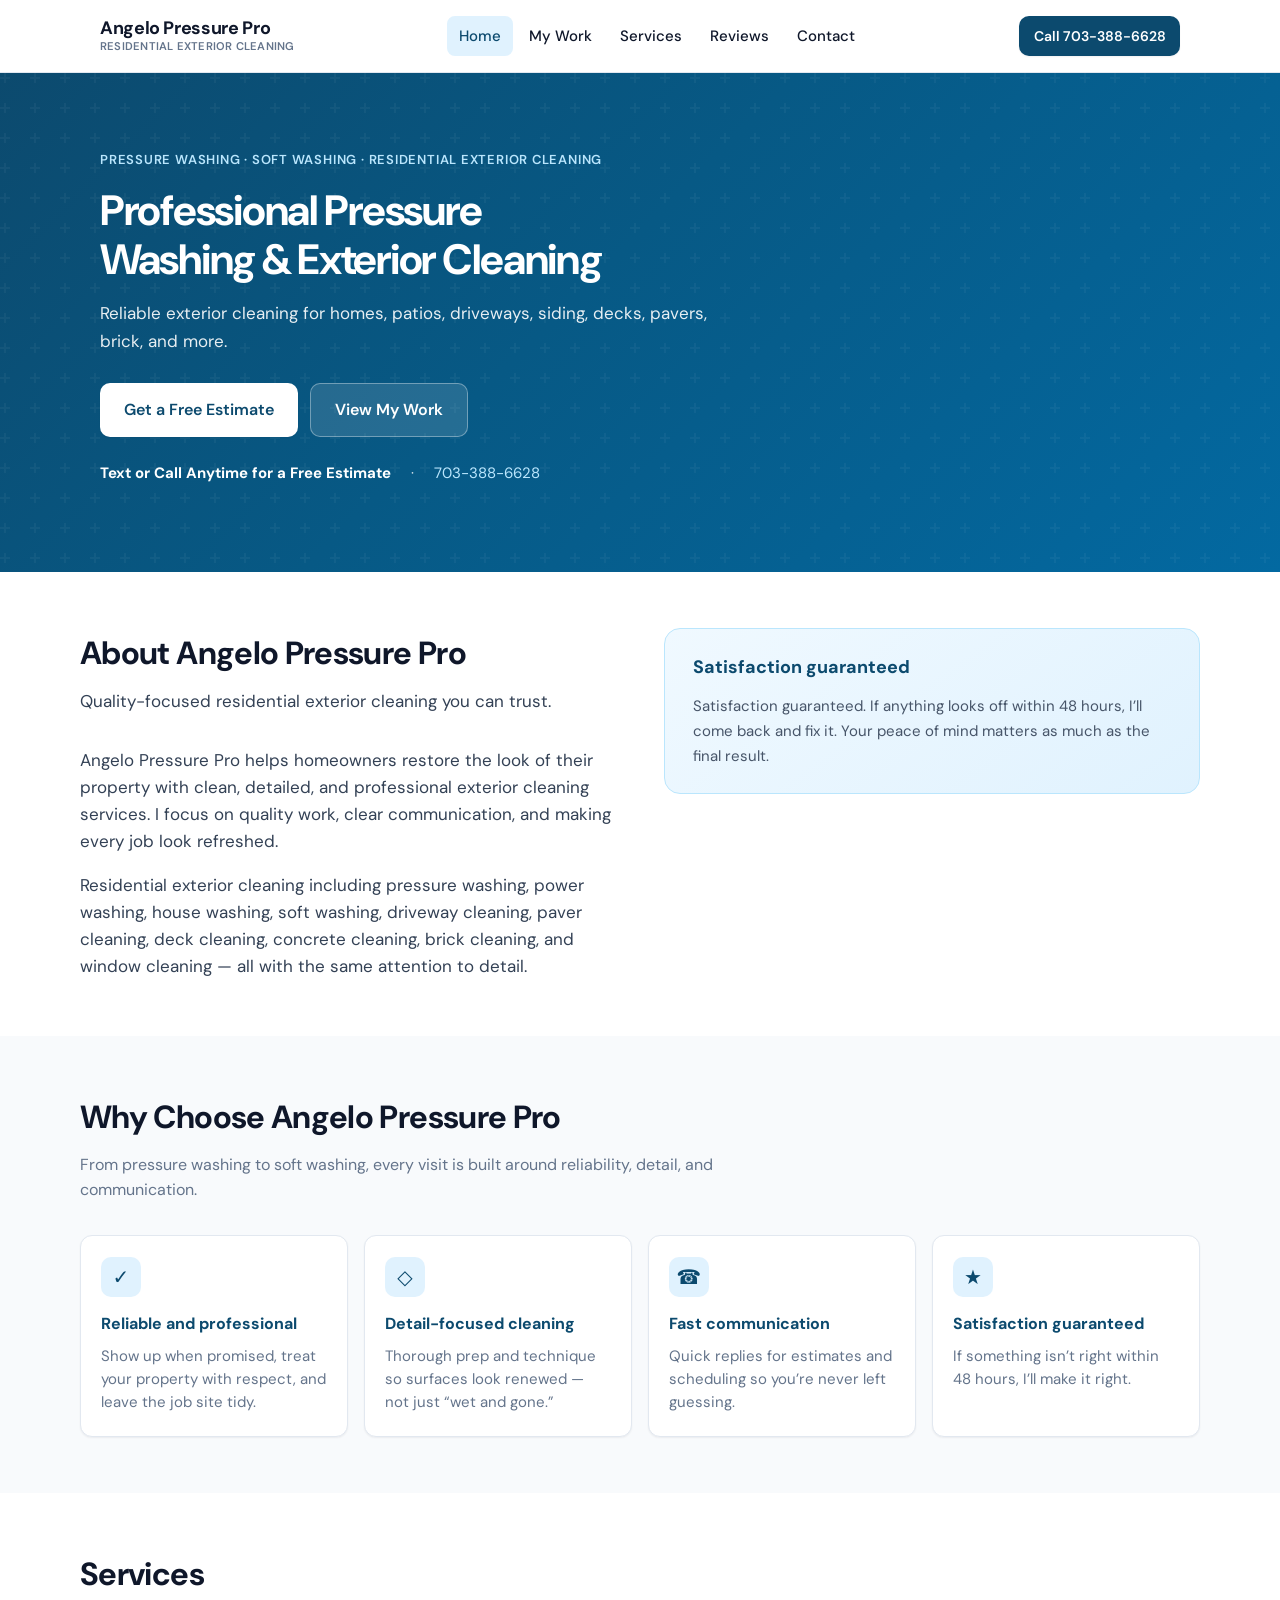
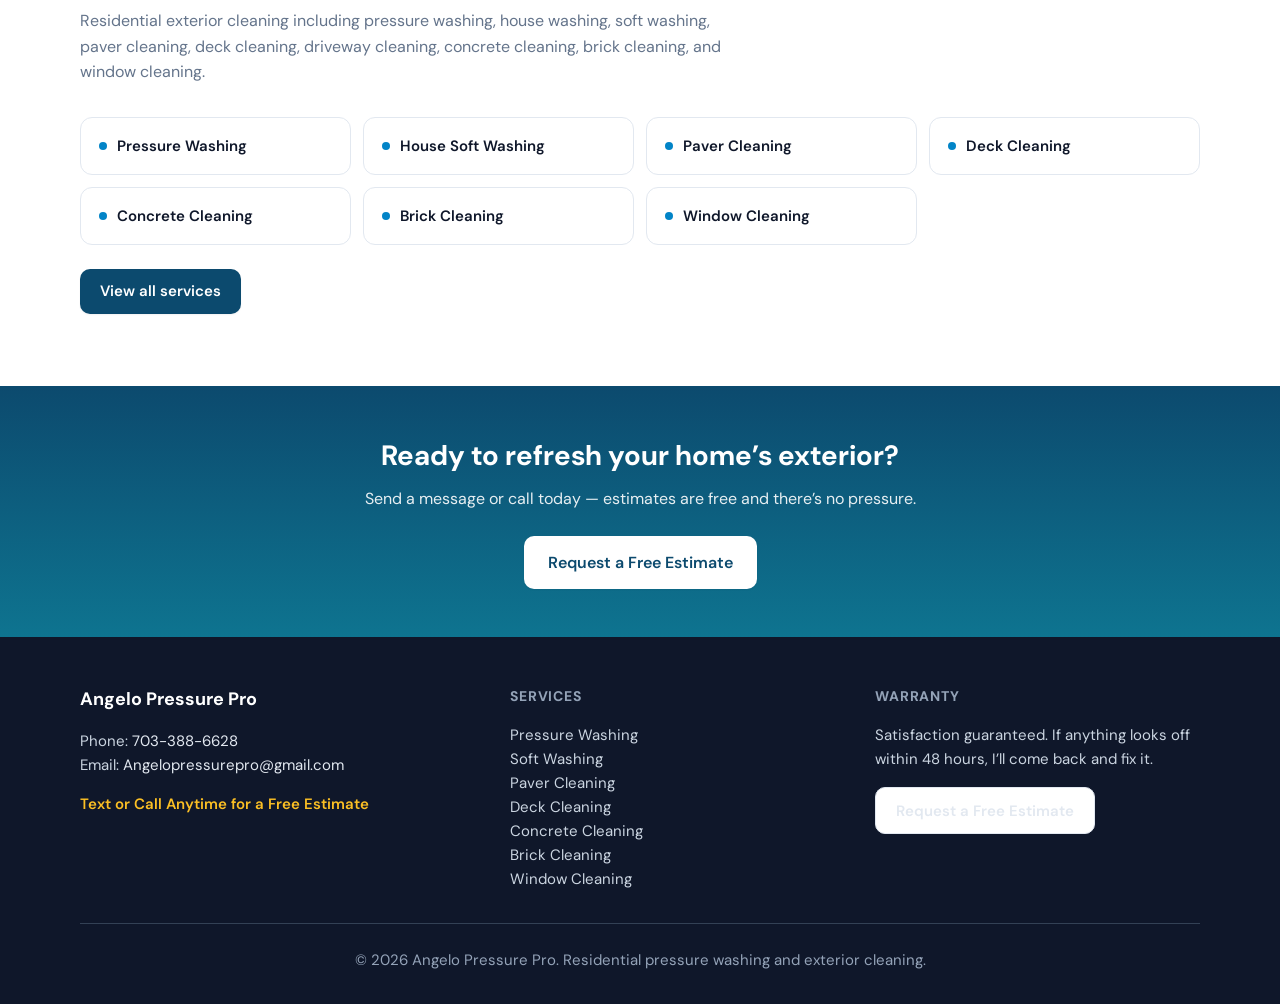
==== index.html @ 7d860bc2 "Initial commit: Angelo Pressure Pro website Co-authored-by: Cursor <cursoragent@cursor.com>" ====
<!DOCTYPE html>
<html lang="en">
  <head>
    <meta charset="UTF-8" />
    <meta name="viewport" content="width=device-width, initial-scale=1" />
    <meta
      name="description"
      content="Angelo Pressure Pro — professional pressure washing, soft washing, and residential exterior cleaning in Northern Virginia. Free estimates. Call 703-388-6628."
    />
    <title>Angelo Pressure Pro | Pressure Washing &amp; Exterior Cleaning</title>
    <link rel="preconnect" href="https://fonts.googleapis.com" />
    <link rel="preconnect" href="https://fonts.gstatic.com" crossorigin />
    <link
      href="https://fonts.googleapis.com/css2?family=DM+Sans:ital,opsz,wght@0,9..40,400;0,9..40,500;0,9..40,600;0,9..40,700;1,9..40,400&amp;display=swap"
      rel="stylesheet"
    />
    <link rel="stylesheet" href="css/styles.css" />
    <script type="application/ld+json">
      {
        "@context": "https://schema.org",
        "@type": "LocalBusiness",
        "name": "Angelo Pressure Pro",
        "description": "Professional pressure washing, power washing, soft washing, and residential exterior cleaning.",
        "telephone": "+1-703-388-6628",
        "email": "Angelopressurepro@gmail.com",
        "areaServed": "Northern Virginia",
        "priceRange": "$$"
      }
    </script>
  </head>
  <body>
    <a class="skip-link" href="#main">Skip to content</a>
    <header class="site-header">
      <div class="header-inner">
        <a class="logo" href="index.html"
          >Angelo Pressure Pro
          <span>Residential exterior cleaning</span></a
        >
        <nav class="nav-desktop" aria-label="Main">
          <a href="index.html" class="is-active">Home</a>
          <a href="my-work.html">My Work</a>
          <a href="services.html">Services</a>
          <a href="reviews.html">Reviews</a>
          <a href="contact.html">Contact</a>
        </nav>
        <div class="header-cta">
          <a class="btn btn-primary nav-phone" href="tel:+17033886628">Call 703-388-6628</a>
          <button
            type="button"
            class="nav-toggle"
            aria-label="Open menu"
            aria-expanded="false"
          >
            <span></span>
          </button>
        </div>
      </div>
    </header>

    <main id="main">
      <section class="hero" aria-labelledby="hero-heading">
        <div class="hero-inner">
          <p class="hero-badge">Pressure washing · Soft washing · Residential exterior cleaning</p>
          <h1 id="hero-heading">Professional Pressure Washing &amp; Exterior Cleaning</h1>
          <p class="hero-sub">
            Reliable exterior cleaning for homes, patios, driveways, siding, decks, pavers, brick, and more.
          </p>
          <div class="hero-cta">
            <a class="btn btn-primary btn-lg" href="contact.html">Get a Free Estimate</a>
            <a class="btn btn-secondary btn-lg" href="my-work.html">View My Work</a>
          </div>
          <p class="hero-trust">
            <strong>Text or Call Anytime for a Free Estimate</strong>
            <span aria-hidden="true">·</span>
            <a href="tel:+17033886628" style="color: #bae6fd">703-388-6628</a>
          </p>
        </div>
      </section>

      <section class="section section-alt" aria-labelledby="about-heading">
        <div class="section-inner intro-grid">
          <div class="intro-text">
            <div class="section-head">
              <h2 id="about-heading">About Angelo Pressure Pro</h2>
              <p>Quality-focused residential exterior cleaning you can trust.</p>
            </div>
            <p>
              Angelo Pressure Pro helps homeowners restore the look of their property with clean, detailed, and professional exterior cleaning services. I focus on quality work, clear communication, and making every job look refreshed.
            </p>
            <p>
              Residential exterior cleaning including pressure washing, power washing, house washing, soft washing, driveway cleaning, paver cleaning, deck cleaning, concrete cleaning, brick cleaning, and window cleaning — all with the same attention to detail.
            </p>
          </div>
          <aside class="intro-card">
            <h3>Satisfaction guaranteed</h3>
            <p>
              Satisfaction guaranteed. If anything looks off within 48 hours, I’ll come back and fix it. Your peace of mind matters as much as the final result.
            </p>
          </aside>
        </div>
      </section>

      <section class="section" aria-labelledby="why-heading">
        <div class="section-inner">
          <div class="section-head">
            <h2 id="why-heading">Why Choose Angelo Pressure Pro</h2>
            <p>
              From pressure washing to soft washing, every visit is built around reliability, detail, and communication.
            </p>
          </div>
          <div class="why-grid">
            <article class="why-card">
              <div class="why-icon" aria-hidden="true">✓</div>
              <h3>Reliable and professional</h3>
              <p>Show up when promised, treat your property with respect, and leave the job site tidy.</p>
            </article>
            <article class="why-card">
              <div class="why-icon" aria-hidden="true">◇</div>
              <h3>Detail-focused cleaning</h3>
              <p>Thorough prep and technique so surfaces look renewed — not just “wet and gone.”</p>
            </article>
            <article class="why-card">
              <div class="why-icon" aria-hidden="true">☎</div>
              <h3>Fast communication</h3>
              <p>Quick replies for estimates and scheduling so you’re never left guessing.</p>
            </article>
            <article class="why-card">
              <div class="why-icon" aria-hidden="true">★</div>
              <h3>Satisfaction guaranteed</h3>
              <p>If something isn’t right within 48 hours, I’ll make it right.</p>
            </article>
          </div>
        </div>
      </section>

      <section class="section section-alt" aria-labelledby="services-preview-heading">
        <div class="section-inner">
          <div class="section-head">
            <h2 id="services-preview-heading">Services</h2>
            <p>
              Residential exterior cleaning including pressure washing, house washing, soft washing, paver cleaning, deck cleaning, driveway cleaning, concrete cleaning, brick cleaning, and window cleaning.
            </p>
          </div>
          <div class="services-preview">
            <div class="service-chip">Pressure Washing</div>
            <div class="service-chip">House Soft Washing</div>
            <div class="service-chip">Paver Cleaning</div>
            <div class="service-chip">Deck Cleaning</div>
            <div class="service-chip">Concrete Cleaning</div>
            <div class="service-chip">Brick Cleaning</div>
            <div class="service-chip">Window Cleaning</div>
          </div>
          <p style="margin-top: 1.5rem">
            <a class="btn btn-primary" href="services.html">View all services</a>
          </p>
        </div>
      </section>

      <section class="cta-band" aria-labelledby="cta-heading">
        <div class="section-inner text-center">
          <h2 id="cta-heading">Ready to refresh your home’s exterior?</h2>
          <p>Send a message or call today — estimates are free and there’s no pressure.</p>
          <a class="btn btn-primary btn-lg" href="contact.html">Request a Free Estimate</a>
        </div>
      </section>
    </main>

    <footer class="site-footer">
      <div class="footer-inner">
        <div class="footer-brand">
          <strong>Angelo Pressure Pro</strong>
          <p>
            Phone: <a href="tel:+17033886628">703-388-6628</a><br />
            Email:
            <a href="mailto:Angelopressurepro@gmail.com">Angelopressurepro@gmail.com</a>
          </p>
          <p class="footer-cta">Text or Call Anytime for a Free Estimate</p>
        </div>
        <div>
          <h3>Services</h3>
          <ul>
            <li>Pressure Washing</li>
            <li>Soft Washing</li>
            <li>Paver Cleaning</li>
            <li>Deck Cleaning</li>
            <li>Concrete Cleaning</li>
            <li>Brick Cleaning</li>
            <li>Window Cleaning</li>
          </ul>
        </div>
        <div>
          <h3>Warranty</h3>
          <p>
            Satisfaction guaranteed. If anything looks off within 48 hours, I’ll come back and fix it.
          </p>
          <p style="margin-top: 1rem">
            <a class="btn btn-secondary" href="contact.html">Request a Free Estimate</a>
          </p>
        </div>
      </div>
      <p class="footer-bottom">
        © <span id="y"></span> Angelo Pressure Pro. Residential pressure washing and exterior cleaning.
      </p>
    </footer>

    <div class="mobile-cta-bar">
      <a class="btn btn-primary" href="tel:+17033886628">Text or Call — Free Estimate</a>
    </div>

    <script>
      document.getElementById("y").textContent = new Date().getFullYear();
    </script>
    <script src="js/main.js"></script>
  </body>
</html>
---- css/styles.css ----
/* Angelo Pressure Pro — global styles */
:root {
  --color-bg: #f8fafc;
  --color-surface: #ffffff;
  --color-text: #0f172a;
  --color-muted: #64748b;
  --color-border: #e2e8f0;
  --color-primary: #0c4a6e;
  --color-primary-hover: #075985;
  --color-accent: #0284c7;
  --color-accent-soft: #e0f2fe;
  --font-sans: "DM Sans", system-ui, -apple-system, sans-serif;
  --shadow-sm: 0 1px 2px rgba(15, 23, 42, 0.06);
  --shadow-md: 0 10px 40px -12px rgba(15, 23, 42, 0.15);
  --radius: 12px;
  --radius-lg: 16px;
  --max: 1120px;
  --header-h: 72px;
}

*,
*::before,
*::after {
  box-sizing: border-box;
}

html {
  scroll-behavior: smooth;
}

body {
  margin: 0;
  font-family: var(--font-sans);
  font-size: 1rem;
  line-height: 1.6;
  color: var(--color-text);
  background: var(--color-bg);
  -webkit-font-smoothing: antialiased;
}

img {
  max-width: 100%;
  height: auto;
  display: block;
}

a {
  color: var(--color-accent);
  text-decoration: none;
}

a:hover {
  text-decoration: underline;
}

:focus-visible {
  outline: 2px solid var(--color-accent);
  outline-offset: 2px;
}

.skip-link {
  position: absolute;
  left: -9999px;
  top: 0;
  padding: 0.75rem 1rem;
  background: var(--color-primary);
  color: #fff;
  z-index: 1000;
}

.skip-link:focus {
  left: 1rem;
  top: 1rem;
}

/* Header */
.site-header {
  position: sticky;
  top: 0;
  z-index: 100;
  background: rgba(255, 255, 255, 0.92);
  backdrop-filter: blur(10px);
  border-bottom: 1px solid var(--color-border);
}

.header-inner {
  max-width: var(--max);
  margin: 0 auto;
  padding: 0 1.25rem;
  height: var(--header-h);
  display: flex;
  align-items: center;
  justify-content: space-between;
  gap: 1rem;
}

.logo {
  font-weight: 700;
  font-size: 1.125rem;
  letter-spacing: -0.02em;
  color: var(--color-text);
  text-decoration: none;
  display: flex;
  flex-direction: column;
  line-height: 1.2;
}

.logo span {
  font-size: 0.7rem;
  font-weight: 600;
  color: var(--color-muted);
  letter-spacing: 0.02em;
  text-transform: uppercase;
}

.logo:hover {
  text-decoration: none;
  color: var(--color-primary);
}

.nav-desktop {
  display: flex;
  align-items: center;
  gap: 0.25rem;
}

.nav-desktop a {
  padding: 0.5rem 0.75rem;
  border-radius: 8px;
  color: var(--color-text);
  font-weight: 500;
  font-size: 0.9375rem;
  text-decoration: none;
}

.nav-desktop a:hover,
.nav-desktop a.is-active {
  background: var(--color-accent-soft);
  color: var(--color-primary);
  text-decoration: none;
}

.header-cta {
  display: flex;
  align-items: center;
  gap: 0.5rem;
}

.btn {
  display: inline-flex;
  align-items: center;
  justify-content: center;
  gap: 0.5rem;
  padding: 0.65rem 1.25rem;
  font-family: inherit;
  font-size: 0.9375rem;
  font-weight: 600;
  border-radius: 10px;
  border: none;
  cursor: pointer;
  text-decoration: none;
  transition: background 0.2s, color 0.2s, box-shadow 0.2s;
}

.btn-primary {
  background: var(--color-primary);
  color: #fff;
  box-shadow: var(--shadow-sm);
}

.btn-primary:hover {
  background: var(--color-primary-hover);
  text-decoration: none;
  color: #fff;
}

.btn-secondary {
  background: var(--color-surface);
  color: var(--color-primary);
  border: 1px solid var(--color-border);
}

.btn-secondary:hover {
  background: var(--color-bg);
  border-color: #cbd5e1;
  text-decoration: none;
  color: var(--color-primary);
}

.btn-ghost {
  background: transparent;
  color: var(--color-primary);
}

.btn-ghost:hover {
  background: var(--color-accent-soft);
  text-decoration: none;
}

.btn-lg {
  padding: 0.85rem 1.5rem;
  font-size: 1rem;
}

.nav-toggle {
  display: none;
  width: 44px;
  height: 44px;
  padding: 0;
  border: 1px solid var(--color-border);
  border-radius: 10px;
  background: var(--color-surface);
  cursor: pointer;
  align-items: center;
  justify-content: center;
}

.nav-toggle span {
  display: block;
  width: 20px;
  height: 2px;
  background: var(--color-text);
  position: relative;
}

.nav-toggle span::before,
.nav-toggle span::after {
  content: "";
  position: absolute;
  left: 0;
  width: 20px;
  height: 2px;
  background: var(--color-text);
  transition: transform 0.2s;
}

.nav-toggle span::before {
  top: -6px;
}

.nav-toggle span::after {
  top: 6px;
}

.nav-toggle[aria-expanded="true"] span {
  background: transparent;
}

.nav-toggle[aria-expanded="true"] span::before {
  top: 0;
  transform: rotate(45deg);
}

.nav-toggle[aria-expanded="true"] span::after {
  top: 0;
  transform: rotate(-45deg);
}

@media (max-width: 900px) {
  .nav-toggle {
    display: flex;
  }

  .nav-desktop {
    position: fixed;
    inset: var(--header-h) 0 auto 0;
    flex-direction: column;
    align-items: stretch;
    padding: 1rem;
    background: var(--color-surface);
    border-bottom: 1px solid var(--color-border);
    box-shadow: var(--shadow-md);
    transform: translateY(-100%);
    opacity: 0;
    visibility: hidden;
    transition: transform 0.25s, opacity 0.25s, visibility 0.25s;
  }

  .nav-desktop.is-open {
    transform: translateY(0);
    opacity: 1;
    visibility: visible;
  }

  .nav-desktop a {
    padding: 0.85rem 1rem;
  }

  .header-cta .btn:not(.nav-phone) {
    display: none;
  }
}

.nav-phone {
  font-size: 0.875rem;
  padding: 0.55rem 0.9rem;
  white-space: nowrap;
}

/* Hero */
.hero {
  position: relative;
  background: linear-gradient(135deg, #0c4a6e 0%, #075985 45%, #0369a1 100%);
  color: #fff;
  overflow: hidden;
}

.hero::after {
  content: "";
  position: absolute;
  inset: 0;
  background: url("data:image/svg+xml,%3Csvg width='60' height='60' viewBox='0 0 60 60' xmlns='http://www.w3.org/2000/svg'%3E%3Cg fill='none' fill-rule='evenodd'%3E%3Cg fill='%23ffffff' fill-opacity='0.04'%3E%3Cpath d='M36 34v-4h-2v4h-4v2h4v4h2v-4h4v-2h-4zm0-30V0h-2v4h-4v2h4v4h2V6h4V4h-4zM6 34v-4H4v4H0v2h4v4h2v-4h4v-2H6zM6 4V0H4v4H0v2h4v4h2V6h4V4H6z'/%3E%3C/g%3E%3C/g%3E%3C/svg%3E");
  pointer-events: none;
}

.hero-inner {
  position: relative;
  z-index: 1;
  max-width: var(--max);
  margin: 0 auto;
  padding: 4rem 1.25rem 4.5rem;
}

.hero-badge {
  display: inline-block;
  font-size: 0.8125rem;
  font-weight: 600;
  text-transform: uppercase;
  letter-spacing: 0.06em;
  color: #bae6fd;
  margin-bottom: 1rem;
}

.hero h1 {
  margin: 0 0 1rem;
  font-size: clamp(1.85rem, 4vw, 2.65rem);
  font-weight: 700;
  letter-spacing: -0.03em;
  line-height: 1.15;
  max-width: 18ch;
}

.hero-sub {
  margin: 0 0 1.75rem;
  font-size: 1.0625rem;
  color: rgba(255, 255, 255, 0.9);
  max-width: 52ch;
}

.hero-cta {
  display: flex;
  flex-wrap: wrap;
  gap: 0.75rem;
  margin-bottom: 1.5rem;
}

.hero .btn-primary {
  background: #fff;
  color: var(--color-primary);
}

.hero .btn-primary:hover {
  background: #e0f2fe;
  color: var(--color-primary-hover);
}

.hero .btn-secondary {
  background: rgba(255, 255, 255, 0.12);
  color: #fff;
  border-color: rgba(255, 255, 255, 0.35);
}

.hero .btn-secondary:hover {
  background: rgba(255, 255, 255, 0.2);
  border-color: rgba(255, 255, 255, 0.5);
  color: #fff;
}

.hero-trust {
  font-size: 0.9375rem;
  color: rgba(255, 255, 255, 0.85);
  display: flex;
  flex-wrap: wrap;
  gap: 0.5rem 1.25rem;
  align-items: center;
}

.hero-trust strong {
  color: #fff;
}

/* Sections */
.section {
  padding: 3.5rem 1.25rem;
}

.section-alt {
  background: var(--color-surface);
}

.section-inner {
  max-width: var(--max);
  margin: 0 auto;
}

.section-head {
  margin-bottom: 2rem;
}

.section-head h2 {
  margin: 0 0 0.5rem;
  font-size: clamp(1.5rem, 3vw, 2rem);
  font-weight: 700;
  letter-spacing: -0.02em;
  color: var(--color-text);
}

.section-head p {
  margin: 0;
  color: var(--color-muted);
  max-width: 60ch;
}

/* Intro */
.intro-grid {
  display: grid;
  gap: 2rem;
  align-items: start;
}

@media (min-width: 768px) {
  .intro-grid {
    grid-template-columns: 1fr 1fr;
    gap: 3rem;
  }
}

.intro-text p {
  margin: 0 0 1rem;
  color: #334155;
  font-size: 1.0625rem;
}

.intro-text p:last-child {
  margin-bottom: 0;
}

.intro-card {
  background: linear-gradient(145deg, #f0f9ff 0%, #e0f2fe 100%);
  border: 1px solid #bae6fd;
  border-radius: var(--radius-lg);
  padding: 1.5rem 1.75rem;
}

.intro-card h3 {
  margin: 0 0 0.75rem;
  font-size: 1.125rem;
  color: var(--color-primary);
}

.intro-card p {
  margin: 0;
  font-size: 0.9375rem;
  color: #475569;
  line-height: 1.65;
}

/* Why grid */
.why-grid {
  display: grid;
  gap: 1rem;
  grid-template-columns: 1fr;
}

@media (min-width: 600px) {
  .why-grid {
    grid-template-columns: repeat(2, 1fr);
  }
}

@media (min-width: 900px) {
  .why-grid {
    grid-template-columns: repeat(4, 1fr);
  }
}

.why-card {
  background: var(--color-surface);
  border: 1px solid var(--color-border);
  border-radius: var(--radius);
  padding: 1.35rem 1.25rem;
  box-shadow: var(--shadow-sm);
}

.why-card h3 {
  margin: 0 0 0.5rem;
  font-size: 1rem;
  font-weight: 700;
  color: var(--color-primary);
}

.why-card p {
  margin: 0;
  font-size: 0.9375rem;
  color: var(--color-muted);
  line-height: 1.55;
}

.why-icon {
  width: 40px;
  height: 40px;
  border-radius: 10px;
  background: var(--color-accent-soft);
  color: var(--color-primary);
  display: flex;
  align-items: center;
  justify-content: center;
  font-size: 1.25rem;
  margin-bottom: 0.85rem;
}

/* Services preview */
.services-preview {
  display: grid;
  gap: 0.75rem;
  grid-template-columns: 1fr;
}

@media (min-width: 520px) {
  .services-preview {
    grid-template-columns: repeat(2, 1fr);
  }
}

@media (min-width: 900px) {
  .services-preview {
    grid-template-columns: repeat(4, 1fr);
  }
}

.service-chip {
  background: var(--color-surface);
  border: 1px solid var(--color-border);
  border-radius: var(--radius);
  padding: 1rem 1.1rem;
  font-weight: 600;
  font-size: 0.9375rem;
  color: var(--color-text);
  display: flex;
  align-items: center;
  gap: 0.65rem;
}

.service-chip::before {
  content: "";
  width: 8px;
  height: 8px;
  border-radius: 50%;
  background: var(--color-accent);
  flex-shrink: 0;
}

/* CTA band */
.cta-band {
  background: linear-gradient(180deg, #0c4a6e 0%, #0e7490 100%);
  color: #fff;
  text-align: center;
  padding: 3rem 1.25rem;
}

.cta-band h2 {
  margin: 0 0 0.5rem;
  font-size: clamp(1.35rem, 2.5vw, 1.75rem);
  font-weight: 700;
}

.cta-band p {
  margin: 0 0 1.5rem;
  color: rgba(255, 255, 255, 0.9);
  font-size: 1rem;
}

.cta-band .btn-primary {
  background: #fff;
  color: var(--color-primary);
}

.cta-band .btn-primary:hover {
  background: #e0f2fe;
}

/* Page hero (inner pages) */
.page-hero {
  background: linear-gradient(135deg, #f8fafc 0%, #e0f2fe 100%);
  border-bottom: 1px solid var(--color-border);
  padding: 2.5rem 1.25rem 2.75rem;
}

.page-hero-inner {
  max-width: var(--max);
  margin: 0 auto;
}

.page-hero h1 {
  margin: 0 0 0.5rem;
  font-size: clamp(1.75rem, 3vw, 2.25rem);
  font-weight: 700;
  letter-spacing: -0.02em;
  color: var(--color-text);
}

.page-hero p {
  margin: 0;
  color: var(--color-muted);
  font-size: 1.0625rem;
  max-width: 65ch;
}

/* Services page */
.service-block {
  display: grid;
  gap: 1.5rem;
  padding: 2rem 0;
  border-bottom: 1px solid var(--color-border);
}

.service-block:last-child {
  border-bottom: none;
}

.service-block h2 {
  margin: 0;
  font-size: 1.35rem;
  font-weight: 700;
  color: var(--color-primary);
}

.service-block p {
  margin: 0;
  color: #475569;
  font-size: 1.0625rem;
  max-width: 70ch;
}

@media (min-width: 768px) {
  .service-block {
    grid-template-columns: 220px 1fr;
    align-items: start;
    gap: 2rem;
  }
}

/* Reviews */
.reviews-grid {
  display: grid;
  gap: 1.25rem;
}

@media (min-width: 700px) {
  .reviews-grid {
    grid-template-columns: repeat(2, 1fr);
  }
}

@media (min-width: 1000px) {
  .reviews-grid {
    grid-template-columns: repeat(3, 1fr);
  }
}

.review-card {
  background: var(--color-surface);
  border: 1px solid var(--color-border);
  border-radius: var(--radius);
  padding: 1.5rem;
  box-shadow: var(--shadow-sm);
  display: flex;
  flex-direction: column;
  gap: 1rem;
}

.review-stars {
  color: #f59e0b;
  letter-spacing: 0.15em;
  font-size: 0.875rem;
}

.review-card blockquote {
  margin: 0;
  font-size: 1rem;
  color: #334155;
  line-height: 1.65;
  font-style: italic;
}

.review-meta {
  font-size: 0.8125rem;
  color: var(--color-muted);
  margin-top: auto;
}

.reviews-actions {
  display: flex;
  flex-wrap: wrap;
  gap: 0.75rem;
  margin-top: 2rem;
  justify-content: center;
}

/* Gallery */
.filter-bar {
  display: flex;
  flex-wrap: wrap;
  gap: 0.5rem;
  margin-bottom: 2rem;
}

.filter-btn {
  padding: 0.45rem 0.9rem;
  border-radius: 999px;
  border: 1px solid var(--color-border);
  background: var(--color-surface);
  font-family: inherit;
  font-size: 0.875rem;
  font-weight: 600;
  color: var(--color-muted);
  cursor: pointer;
  transition: background 0.2s, border-color 0.2s, color 0.2s;
}

.filter-btn:hover,
.filter-btn.is-active {
  background: var(--color-accent-soft);
  border-color: #7dd3fc;
  color: var(--color-primary);
}

.gallery-grid {
  display: grid;
  gap: 2rem;
}

@media (min-width: 640px) {
  .gallery-grid {
    grid-template-columns: repeat(2, 1fr);
  }
}

.project-card {
  background: var(--color-surface);
  border: 1px solid var(--color-border);
  border-radius: var(--radius-lg);
  overflow: hidden;
  box-shadow: var(--shadow-sm);
}

.project-card-header {
  padding: 1.25rem 1.35rem 0;
}

.project-card .category {
  display: inline-block;
  font-size: 0.75rem;
  font-weight: 700;
  text-transform: uppercase;
  letter-spacing: 0.05em;
  color: var(--color-accent);
  margin-bottom: 0.35rem;
}

.project-card h3 {
  margin: 0 0 0.5rem;
  font-size: 1.125rem;
  font-weight: 700;
  color: var(--color-text);
}

.project-card .desc {
  margin: 0 0 1rem;
  font-size: 0.9375rem;
  color: var(--color-muted);
  line-height: 1.55;
}

.before-after {
  display: grid;
  grid-template-columns: 1fr 1fr;
  gap: 0;
  border-top: 1px solid var(--color-border);
}

.before-after figure {
  margin: 0;
  position: relative;
}

.before-after figcaption {
  position: absolute;
  bottom: 0.5rem;
  left: 0.5rem;
  padding: 0.25rem 0.5rem;
  background: rgba(15, 23, 42, 0.75);
  color: #fff;
  font-size: 0.6875rem;
  font-weight: 700;
  text-transform: uppercase;
  letter-spacing: 0.05em;
  border-radius: 4px;
}

.before-after img {
  width: 100%;
  aspect-ratio: 4/3;
  object-fit: cover;
}

/* Contact */
.contact-layout {
  display: grid;
  gap: 2.5rem;
}

@media (min-width: 900px) {
  .contact-layout {
    grid-template-columns: 1fr 1.1fr;
    gap: 3rem;
    align-items: start;
  }
}

.contact-card {
  background: var(--color-surface);
  border: 1px solid var(--color-border);
  border-radius: var(--radius-lg);
  padding: 1.75rem;
  box-shadow: var(--shadow-sm);
}

.contact-card h2 {
  margin: 0 0 1rem;
  font-size: 1.25rem;
  color: var(--color-primary);
}

.contact-links {
  display: flex;
  flex-direction: column;
  gap: 1rem;
}

.contact-links a {
  display: flex;
  align-items: center;
  gap: 0.75rem;
  font-weight: 600;
  color: var(--color-text);
  text-decoration: none;
  padding: 0.75rem 1rem;
  border-radius: var(--radius);
  border: 1px solid var(--color-border);
  transition: border-color 0.2s, background 0.2s;
}

.contact-links a:hover {
  background: var(--color-accent-soft);
  border-color: #7dd3fc;
  text-decoration: none;
}

.contact-icon {
  font-size: 1.25rem;
}

.warranty-box {
  margin-top: 1.5rem;
  padding: 1rem 1.15rem;
  background: #fefce8;
  border: 1px solid #fde047;
  border-radius: var(--radius);
  font-size: 0.9375rem;
  color: #713f12;
}

.contact-form-wrap h2 {
  margin: 0 0 1rem;
  font-size: 1.25rem;
}

.form-note {
  margin: 0 0 1.25rem;
  color: var(--color-muted);
  font-size: 0.9375rem;
}

.form-grid {
  display: grid;
  gap: 1rem;
}

@media (min-width: 560px) {
  .form-grid.two {
    grid-template-columns: 1fr 1fr;
  }
}

label {
  display: block;
  font-size: 0.8125rem;
  font-weight: 600;
  color: var(--color-text);
  margin-bottom: 0.35rem;
}

input,
select,
textarea {
  width: 100%;
  padding: 0.65rem 0.85rem;
  font-family: inherit;
  font-size: 1rem;
  border: 1px solid var(--color-border);
  border-radius: 8px;
  background: var(--color-surface);
}

input:focus,
select:focus,
textarea:focus {
  border-color: var(--color-accent);
  outline: none;
}

textarea {
  min-height: 120px;
  resize: vertical;
}

.form-actions {
  margin-top: 1.25rem;
  display: flex;
  flex-wrap: wrap;
  gap: 0.75rem;
  align-items: center;
}

.form-hint {
  font-size: 0.875rem;
  color: var(--color-muted);
  margin-top: 1rem;
}

.form-success {
  display: none;
  padding: 1rem;
  background: #ecfdf5;
  border: 1px solid #6ee7b7;
  border-radius: var(--radius);
  color: #065f46;
  margin-bottom: 1rem;
}

.form-success.is-visible {
  display: block;
}

/* Footer */
.site-footer {
  background: #0f172a;
  color: #cbd5e1;
  padding: 3rem 1.25rem 2rem;
  margin-top: auto;
}

.footer-inner {
  max-width: var(--max);
  margin: 0 auto;
  display: grid;
  gap: 2rem;
}

@media (min-width: 768px) {
  .footer-inner {
    grid-template-columns: 1.2fr 1fr 1fr;
    gap: 2.5rem;
  }
}

.site-footer h3 {
  margin: 0 0 1rem;
  font-size: 0.875rem;
  font-weight: 700;
  text-transform: uppercase;
  letter-spacing: 0.06em;
  color: #94a3b8;
}

.site-footer p,
.site-footer li {
  font-size: 0.9375rem;
  line-height: 1.6;
}

.site-footer ul {
  margin: 0;
  padding: 0;
  list-style: none;
}

.site-footer a {
  color: #e2e8f0;
  text-decoration: none;
}

.site-footer a:hover {
  color: #38bdf8;
  text-decoration: underline;
}

.footer-brand strong {
  display: block;
  font-size: 1.125rem;
  color: #fff;
  margin-bottom: 0.5rem;
}

.footer-cta {
  font-size: 0.9375rem;
  color: #fbbf24;
  font-weight: 600;
  margin-top: 0.75rem;
}

.footer-bottom {
  max-width: var(--max);
  margin: 2rem auto 0;
  padding-top: 1.5rem;
  border-top: 1px solid #334155;
  font-size: 0.8125rem;
  color: #94a3b8;
  text-align: center;
}

/* Sticky mobile CTA bar */
.mobile-cta-bar {
  display: none;
  position: fixed;
  bottom: 0;
  left: 0;
  right: 0;
  z-index: 90;
  padding: 0.75rem 1rem;
  padding-bottom: max(0.75rem, env(safe-area-inset-bottom));
  background: rgba(255, 255, 255, 0.95);
  backdrop-filter: blur(8px);
  border-top: 1px solid var(--color-border);
  box-shadow: 0 -4px 20px rgba(15, 23, 42, 0.08);
}

.mobile-cta-bar .btn {
  width: 100%;
}

@media (max-width: 900px) {
  .mobile-cta-bar {
    display: block;
  }

  body {
    padding-bottom: 5rem;
  }
}

/* Utility */
.text-center {
  text-align: center;
}

.mt-0 {
  margin-top: 0;
}

.hidden {
  display: none !important;
}
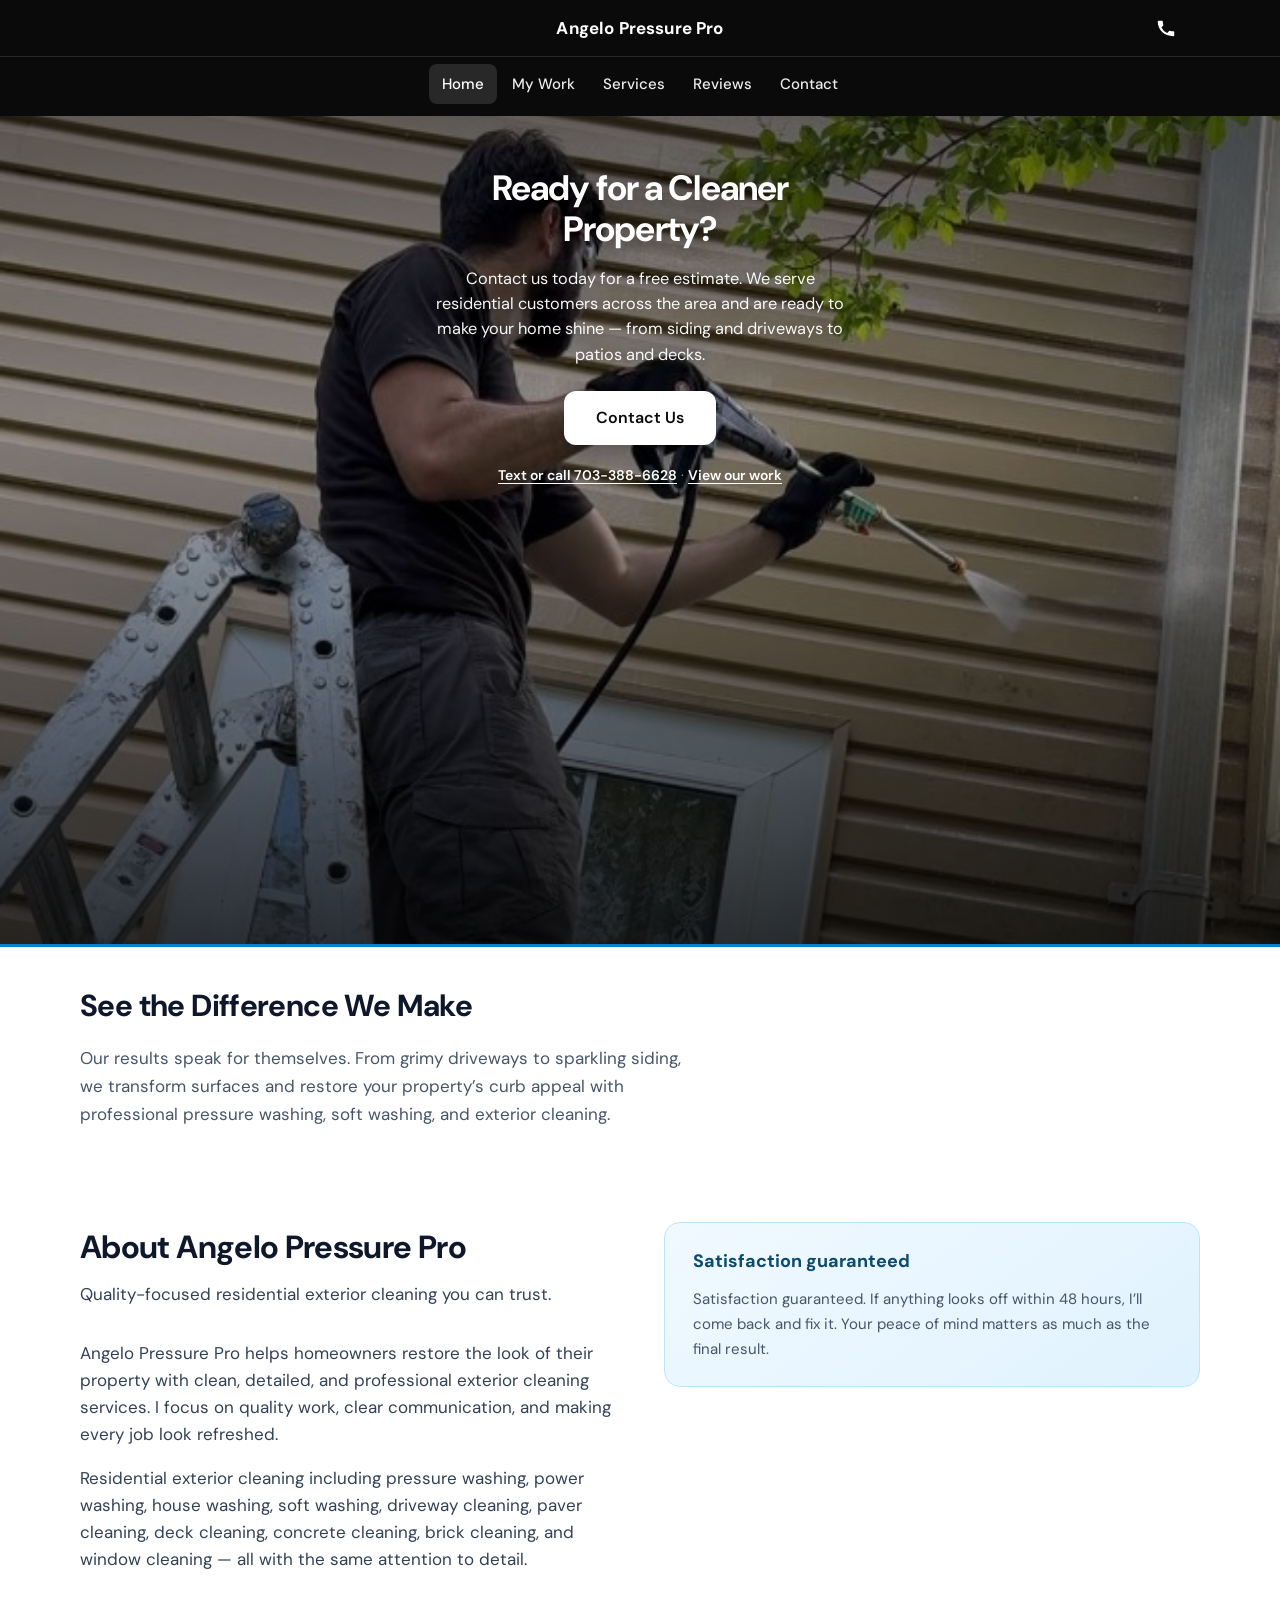
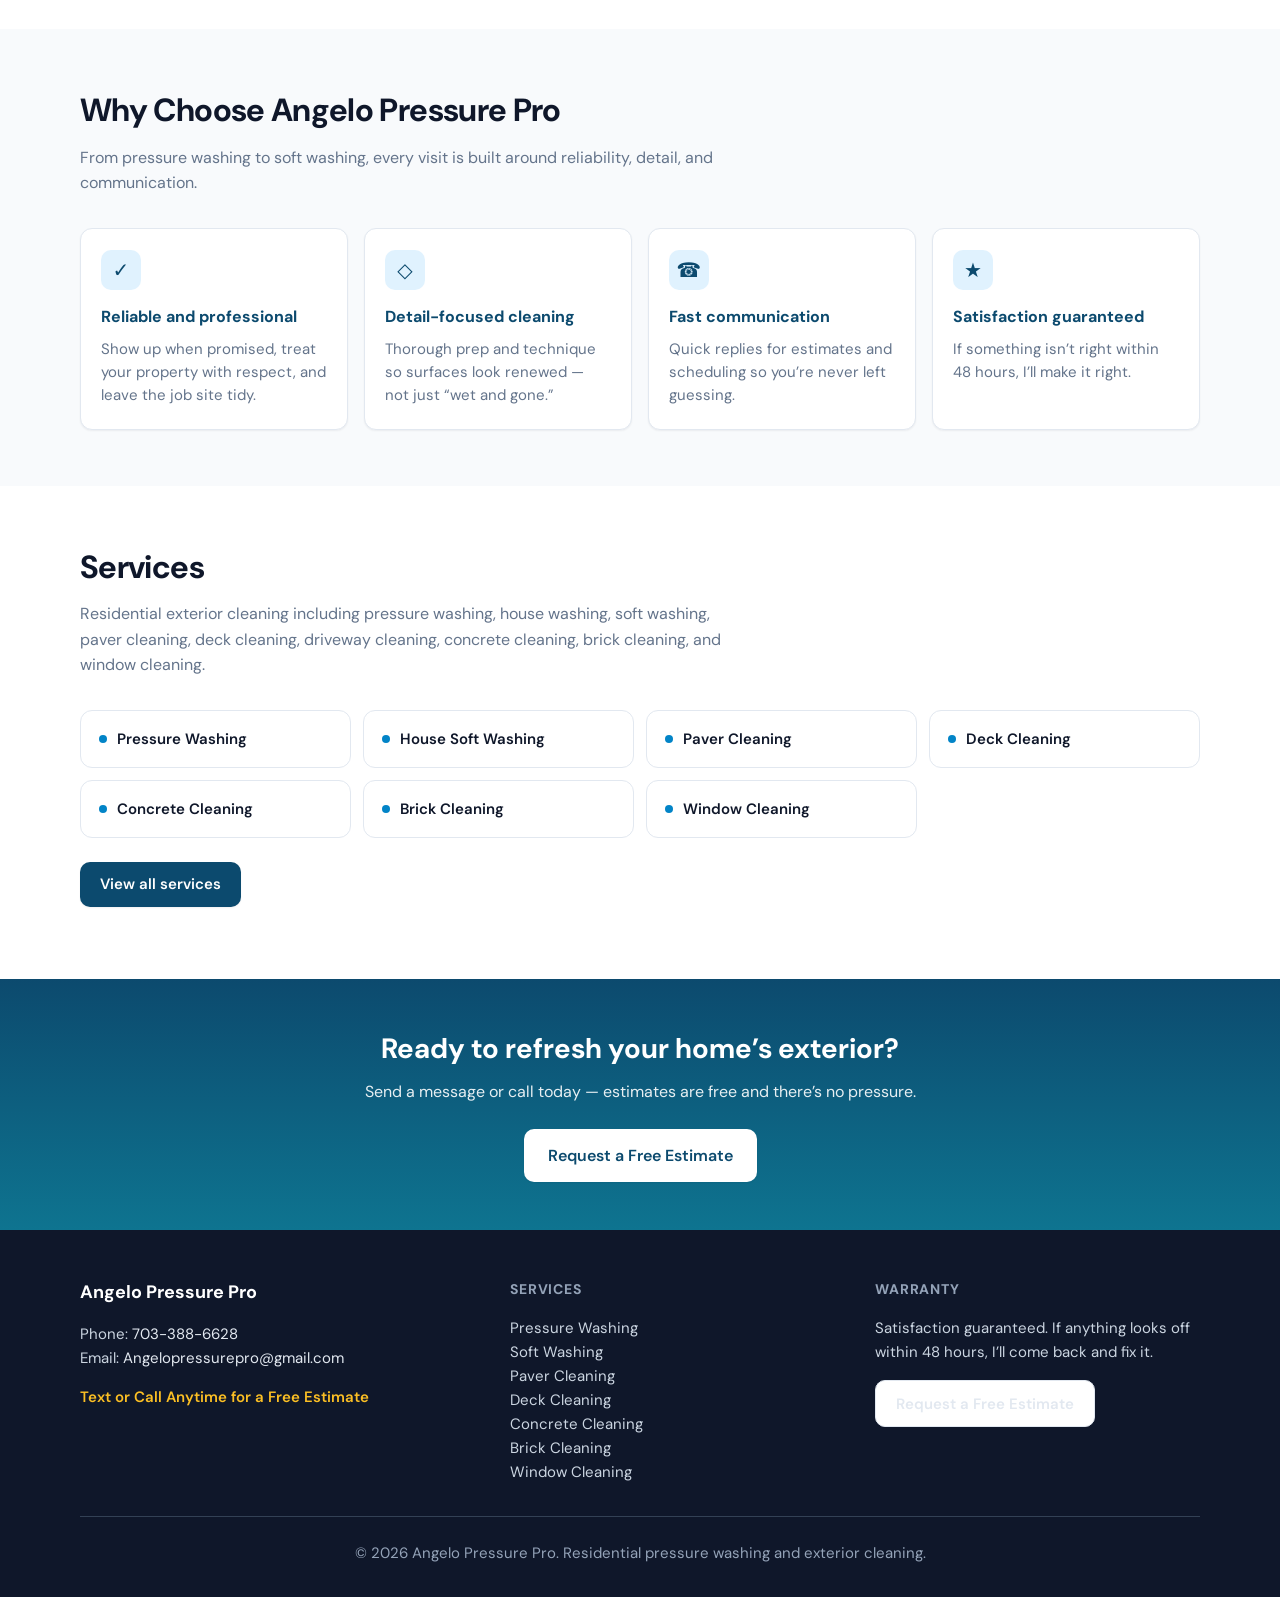
==== commit db3443d0: "mobile view" ====
--- a/index.html
+++ b/index.html
@@ -2,7 +2,10 @@
 <html lang="en">
   <head>
     <meta charset="UTF-8" />
-    <meta name="viewport" content="width=device-width, initial-scale=1" />
+    <meta
+      name="viewport"
+      content="width=device-width, initial-scale=1, viewport-fit=cover"
+    />
     <meta
       name="description"
       content="Angelo Pressure Pro — professional pressure washing, soft washing, and residential exterior cleaning in Northern Virginia. Free estimates. Call 703-388-6628."
@@ -28,26 +31,31 @@
       }
     </script>
   </head>
-  <body>
+  <body class="page-home">
     <a class="skip-link" href="#main">Skip to content</a>
-    <header class="site-header">
-      <div class="header-inner">
-        <a class="logo" href="index.html"
+    <header class="site-header site-header--home">
+      <div class="header-home-bar">
+        <div class="header-home-balance" aria-hidden="true"></div>
+        <a class="logo logo--home" href="index.html"
           >Angelo Pressure Pro
-          <span>Residential exterior cleaning</span></a
+          <span class="visually-hidden"> — Residential exterior cleaning</span></a
         >
-        <nav class="nav-desktop" aria-label="Main">
-          <a href="index.html" class="is-active">Home</a>
-          <a href="my-work.html">My Work</a>
-          <a href="services.html">Services</a>
-          <a href="reviews.html">Reviews</a>
-          <a href="contact.html">Contact</a>
-        </nav>
-        <div class="header-cta">
-          <a class="btn btn-primary nav-phone" href="tel:+17033886628">Call 703-388-6628</a>
+        <div class="header-home-actions">
+          <a
+            class="header-home-icon"
+            href="tel:+17033886628"
+            aria-label="Call 703-388-6628"
+          >
+            <svg width="22" height="22" viewBox="0 0 24 24" fill="none" aria-hidden="true">
+              <path
+                d="M6.62 10.79a15.05 15.05 0 006.59 6.59l2.2-2.2a1 1 0 011.01-.24c1.12.37 2.33.57 3.58.57a1 1 0 011 1V20a1 1 0 01-1 1C10.07 21 3 13.93 3 5a1 1 0 011-1h3.5a1 1 0 011 1c0 1.25.2 2.46.57 3.58a1 1 0 01-.24 1.01l-2.2 2.2z"
+                fill="currentColor"
+              />
+            </svg>
+          </a>
           <button
             type="button"
-            class="nav-toggle"
+            class="nav-toggle nav-toggle--home"
             aria-label="Open menu"
             aria-expanded="false"
           >
@@ -55,24 +63,45 @@
           </button>
         </div>
       </div>
+      <nav class="nav-desktop nav-desktop--home" aria-label="Main">
+        <a href="index.html" class="is-active">Home</a>
+        <a href="my-work.html">My Work</a>
+        <a href="services.html">Services</a>
+        <a href="reviews.html">Reviews</a>
+        <a href="contact.html">Contact</a>
+      </nav>
     </header>
 
     <main id="main">
-      <section class="hero" aria-labelledby="hero-heading">
-        <div class="hero-inner">
-          <p class="hero-badge">Pressure washing · Soft washing · Residential exterior cleaning</p>
-          <h1 id="hero-heading">Professional Pressure Washing &amp; Exterior Cleaning</h1>
-          <p class="hero-sub">
-            Reliable exterior cleaning for homes, patios, driveways, siding, decks, pavers, brick, and more.
-          </p>
-          <div class="hero-cta">
-            <a class="btn btn-primary btn-lg" href="contact.html">Get a Free Estimate</a>
-            <a class="btn btn-secondary btn-lg" href="my-work.html">View My Work</a>
-          </div>
-          <p class="hero-trust">
-            <strong>Text or Call Anytime for a Free Estimate</strong>
-            <span aria-hidden="true">·</span>
-            <a href="tel:+17033886628" style="color: #bae6fd">703-388-6628</a>
+      <section class="hero hero--photo" aria-labelledby="hero-heading">
+        <div
+          class="hero-photo-bg"
+          style="background-image: url('images/hero-home.jpg')"
+          role="img"
+          aria-label="Technician pressure washing home siding on a ladder"
+        ></div>
+        <div class="hero-photo-overlay" aria-hidden="true"></div>
+        <div class="hero-inner hero-inner--photo">
+          <h1 id="hero-heading">Ready for a Cleaner Property?</h1>
+          <p class="hero-sub hero-sub--photo">
+            Contact us today for a free estimate. We serve residential customers across the area and are ready to make your home shine — from siding and driveways to patios and decks.
+          </p>
+          <div class="hero-cta hero-cta--photo">
+            <a class="btn btn-hero-contact" href="contact.html">Contact Us</a>
+          </div>
+          <p class="hero-photo-footnote">
+            <a href="tel:+17033886628">Text or call 703-388-6628</a>
+            <span class="hero-photo-dot" aria-hidden="true"> · </span>
+            <a href="my-work.html">View our work</a>
+          </p>
+        </div>
+      </section>
+
+      <section class="see-difference" aria-labelledby="see-difference-heading">
+        <div class="section-inner">
+          <h2 id="see-difference-heading">See the Difference We Make</h2>
+          <p>
+            Our results speak for themselves. From grimy driveways to sparkling siding, we transform surfaces and restore your property’s curb appeal with professional pressure washing, soft washing, and exterior cleaning.
           </p>
         </div>
       </section>
--- a/css/styles.css
+++ b/css/styles.css
@@ -16,6 +16,8 @@
   --radius-lg: 16px;
   --max: 1120px;
   --header-h: 72px;
+  --section-pad-x: max(1rem, env(safe-area-inset-left));
+  --section-pad-x-end: max(1rem, env(safe-area-inset-right));
 }
 
 *,
@@ -38,6 +40,25 @@
   -webkit-font-smoothing: antialiased;
 }
 
+@media (max-width: 600px) {
+  body {
+    font-size: 1.0625rem;
+    line-height: 1.65;
+  }
+}
+
+.visually-hidden {
+  position: absolute;
+  width: 1px;
+  height: 1px;
+  padding: 0;
+  margin: -1px;
+  overflow: hidden;
+  clip: rect(0, 0, 0, 0);
+  white-space: nowrap;
+  border: 0;
+}
+
 img {
   max-width: 100%;
   height: auto;
@@ -86,7 +107,7 @@
 .header-inner {
   max-width: var(--max);
   margin: 0 auto;
-  padding: 0 1.25rem;
+  padding: 0 max(1.25rem, env(safe-area-inset-right)) 0 max(1.25rem, env(safe-area-inset-left));
   height: var(--header-h);
   display: flex;
   align-items: center;
@@ -295,6 +316,8 @@
   font-size: 0.875rem;
   padding: 0.55rem 0.9rem;
   white-space: nowrap;
+  min-height: 44px;
+  align-items: center;
 }
 
 /* Hero */
@@ -318,7 +341,7 @@
   z-index: 1;
   max-width: var(--max);
   margin: 0 auto;
-  padding: 4rem 1.25rem 4.5rem;
+  padding: 4rem var(--section-pad-x-end) 4.5rem var(--section-pad-x);
 }
 
 .hero-badge {
@@ -340,6 +363,27 @@
   max-width: 18ch;
 }
 
+@media (max-width: 540px) {
+  .hero-inner {
+    padding-top: 3rem;
+    padding-bottom: 3.75rem;
+  }
+
+  .hero h1 {
+    max-width: none;
+  }
+
+  .hero-cta {
+    flex-direction: column;
+  }
+
+  .hero-cta .btn {
+    width: 100%;
+    justify-content: center;
+    min-height: 48px;
+  }
+}
+
 .hero-sub {
   margin: 0 0 1.75rem;
   font-size: 1.0625rem;
@@ -389,9 +433,280 @@
   color: #fff;
 }
 
+/* ----- Home page only: dark header + full-bleed photo hero (index) ----- */
+.page-home {
+  --header-h: 56px;
+}
+
+.site-header--home {
+  background: #0a0a0a;
+  border-bottom: none;
+  backdrop-filter: none;
+}
+
+.header-home-bar {
+  display: grid;
+  grid-template-columns: minmax(2.75rem, 1fr) auto minmax(2.75rem, 1fr);
+  align-items: center;
+  min-height: var(--header-h);
+  padding: 0 max(0.75rem, env(safe-area-inset-right)) 0 max(0.75rem, env(safe-area-inset-left));
+  max-width: var(--max);
+  margin: 0 auto;
+}
+
+.logo--home {
+  grid-column: 2;
+  justify-self: center;
+  font-size: clamp(0.9375rem, 3.8vw, 1.0625rem);
+  font-weight: 700;
+  color: #fff;
+  text-align: center;
+  letter-spacing: 0.01em;
+  line-height: 1.2;
+  margin: 0.6rem 0;
+  text-decoration: none;
+}
+
+.logo--home:hover {
+  color: #e2e8f0;
+  text-decoration: none;
+}
+
+.header-home-actions {
+  grid-column: 3;
+  justify-self: end;
+  display: flex;
+  align-items: center;
+  gap: 0.15rem;
+}
+
+.header-home-icon {
+  display: flex;
+  align-items: center;
+  justify-content: center;
+  width: 44px;
+  height: 44px;
+  color: #fff;
+  border-radius: 10px;
+  text-decoration: none;
+}
+
+.header-home-icon:hover {
+  background: rgba(255, 255, 255, 0.1);
+  text-decoration: none;
+  color: #fff;
+}
+
+.nav-toggle--home {
+  border-color: rgba(255, 255, 255, 0.35);
+  background: transparent;
+}
+
+.nav-toggle--home span,
+.nav-toggle--home span::before,
+.nav-toggle--home span::after {
+  background: #fff;
+}
+
+@media (min-width: 901px) {
+  .site-header--home .nav-toggle--home {
+    display: none !important;
+  }
+
+  .site-header--home .nav-desktop--home {
+    position: static !important;
+    inset: auto !important;
+    flex-direction: row !important;
+    flex-wrap: wrap;
+    justify-content: center;
+    align-items: center;
+    gap: 0.15rem;
+    padding: 0.45rem 1rem 0.75rem;
+    background: #0a0a0a;
+    border-top: 1px solid rgba(255, 255, 255, 0.12);
+    border-bottom: none;
+    box-shadow: none !important;
+    transform: none !important;
+    opacity: 1 !important;
+    visibility: visible !important;
+  }
+
+  .site-header--home .nav-desktop--home a {
+    color: rgba(255, 255, 255, 0.92);
+    padding: 0.5rem 0.8rem;
+    border-radius: 8px;
+  }
+
+  .site-header--home .nav-desktop--home a:hover,
+  .site-header--home .nav-desktop--home a.is-active {
+    background: rgba(255, 255, 255, 0.12);
+    color: #fff;
+  }
+}
+
+.page-home .hero--photo {
+  position: relative;
+  background: #111;
+  min-height: min(92svh, 56rem);
+  display: flex;
+  flex-direction: column;
+  padding: 0;
+  overflow: hidden;
+}
+
+.page-home .hero--photo::after {
+  display: none;
+}
+
+.hero-photo-bg {
+  position: absolute;
+  inset: 0;
+  background-position: center 15%;
+  background-size: cover;
+  background-repeat: no-repeat;
+}
+
+@media (max-width: 600px) {
+  .hero-photo-bg {
+    background-position: center top;
+  }
+}
+
+.hero-photo-overlay {
+  position: absolute;
+  inset: 0;
+  background: linear-gradient(
+    180deg,
+    rgba(0, 0, 0, 0.55) 0%,
+    rgba(0, 0, 0, 0.3) 38%,
+    rgba(0, 0, 0, 0.78) 100%
+  );
+  pointer-events: none;
+}
+
+.hero-inner--photo {
+  position: relative;
+  z-index: 1;
+  flex: 1;
+  display: flex;
+  flex-direction: column;
+  align-items: center;
+  justify-content: flex-start;
+  text-align: center;
+  padding: clamp(1.5rem, 7vw, 3.25rem) max(1.25rem, env(safe-area-inset-left)) 2.75rem
+    max(1.25rem, env(safe-area-inset-right));
+  max-width: 28rem;
+  margin: 0 auto;
+  width: 100%;
+}
+
+.hero-inner--photo h1 {
+  margin: 0 0 1rem;
+  font-size: clamp(1.6rem, 6.2vw, 2.2rem);
+  font-weight: 700;
+  letter-spacing: -0.025em;
+  line-height: 1.16;
+  color: #fff;
+  max-width: none;
+  text-shadow: 0 2px 28px rgba(0, 0, 0, 0.5);
+}
+
+.hero-sub--photo {
+  margin: 0 0 1.5rem;
+  font-size: 1.02rem;
+  line-height: 1.55;
+  color: rgba(255, 255, 255, 0.96);
+  max-width: none;
+  text-shadow: 0 1px 14px rgba(0, 0, 0, 0.4);
+}
+
+.hero-cta--photo {
+  margin-bottom: 1.25rem;
+}
+
+.btn-hero-contact {
+  display: inline-flex;
+  align-items: center;
+  justify-content: center;
+  min-height: 52px;
+  padding: 0.9rem 2rem;
+  font-size: 1rem;
+  font-weight: 600;
+  color: #0a0a0a !important;
+  background: #fff !important;
+  border-radius: 12px;
+  box-shadow: 0 4px 24px rgba(0, 0, 0, 0.3);
+  text-decoration: none;
+  width: 100%;
+  max-width: 280px;
+  border: none;
+  cursor: pointer;
+  transition: background 0.2s, transform 0.15s;
+}
+
+.btn-hero-contact:hover {
+  background: #f8fafc !important;
+  color: #0a0a0a !important;
+  text-decoration: none;
+}
+
+.btn-hero-contact:active {
+  transform: scale(0.98);
+}
+
+.hero-photo-footnote {
+  margin: 0;
+  font-size: 0.875rem;
+  line-height: 1.5;
+  color: rgba(255, 255, 255, 0.88);
+}
+
+.hero-photo-footnote a {
+  color: #fff;
+  font-weight: 600;
+  text-decoration: underline;
+  text-underline-offset: 3px;
+}
+
+.hero-photo-footnote a:hover {
+  color: #e0f2fe;
+}
+
+.hero-photo-dot {
+  opacity: 0.65;
+}
+
+.see-difference {
+  background: var(--color-surface);
+  border-top: 3px solid var(--color-accent);
+  padding: 2.15rem var(--section-pad-x-end) 2.35rem var(--section-pad-x);
+}
+
+.see-difference h2 {
+  margin: 0 0 0.85rem;
+  font-size: clamp(1.35rem, 4vw, 1.9rem);
+  font-weight: 700;
+  letter-spacing: -0.02em;
+  color: #0f172a;
+}
+
+.see-difference p {
+  margin: 0;
+  font-size: 1.0625rem;
+  color: #475569;
+  line-height: 1.65;
+  max-width: 52ch;
+}
+
+@media (max-width: 540px) {
+  .hero-inner--photo .hero-cta--photo {
+    width: 100%;
+  }
+}
+
 /* Sections */
 .section {
-  padding: 3.5rem 1.25rem;
+  padding: 3.5rem var(--section-pad-x-end) 3.5rem var(--section-pad-x);
 }
 
 .section-alt {
@@ -565,7 +880,7 @@
   background: linear-gradient(180deg, #0c4a6e 0%, #0e7490 100%);
   color: #fff;
   text-align: center;
-  padding: 3rem 1.25rem;
+  padding: 3rem var(--section-pad-x-end) 3rem var(--section-pad-x);
 }
 
 .cta-band h2 {
@@ -593,7 +908,7 @@
 .page-hero {
   background: linear-gradient(135deg, #f8fafc 0%, #e0f2fe 100%);
   border-bottom: 1px solid var(--color-border);
-  padding: 2.5rem 1.25rem 2.75rem;
+  padding: 2.5rem var(--section-pad-x-end) 2.75rem var(--section-pad-x);
 }
 
 .page-hero-inner {
@@ -710,13 +1025,33 @@
 /* Gallery */
 .filter-bar {
   display: flex;
-  flex-wrap: wrap;
+  flex-wrap: nowrap;
   gap: 0.5rem;
-  margin-bottom: 2rem;
+  margin-bottom: 1.5rem;
+  overflow-x: auto;
+  -webkit-overflow-scrolling: touch;
+  scroll-snap-type: x proximity;
+  padding-bottom: 0.35rem;
+  margin-left: calc(-1 * var(--section-pad-x));
+  margin-right: calc(-1 * var(--section-pad-x-end));
+  padding-left: var(--section-pad-x);
+  padding-right: var(--section-pad-x-end);
+}
+
+@media (min-width: 720px) {
+  .filter-bar {
+    flex-wrap: wrap;
+    overflow-x: visible;
+    margin-left: 0;
+    margin-right: 0;
+    padding-left: 0;
+    padding-right: 0;
+  }
 }
 
 .filter-btn {
-  padding: 0.45rem 0.9rem;
+  padding: 0.55rem 1rem;
+  min-height: 44px;
   border-radius: 999px;
   border: 1px solid var(--color-border);
   background: var(--color-surface);
@@ -726,6 +1061,8 @@
   color: var(--color-muted);
   cursor: pointer;
   transition: background 0.2s, border-color 0.2s, color 0.2s;
+  flex-shrink: 0;
+  scroll-snap-align: start;
 }
 
 .filter-btn:hover,
@@ -737,12 +1074,13 @@
 
 .gallery-grid {
   display: grid;
-  gap: 2rem;
-}
-
-@media (min-width: 640px) {
+  gap: 1.75rem;
+}
+
+@media (min-width: 880px) {
   .gallery-grid {
     grid-template-columns: repeat(2, 1fr);
+    gap: 2rem;
   }
 }
 
@@ -755,7 +1093,13 @@
 }
 
 .project-card-header {
-  padding: 1.25rem 1.35rem 0;
+  padding: 1.15rem 1rem 0;
+}
+
+@media (min-width: 600px) {
+  .project-card-header {
+    padding: 1.25rem 1.35rem 0;
+  }
 }
 
 .project-card .category {
@@ -782,36 +1126,174 @@
   line-height: 1.55;
 }
 
-.before-after {
-  display: grid;
-  grid-template-columns: 1fr 1fr;
-  gap: 0;
+.project-card-media {
   border-top: 1px solid var(--color-border);
 }
 
-.before-after figure {
-  margin: 0;
+/* Before / after comparison slider (mobile-first, large touch target) */
+.compare-slider {
+  --compare-p: 50%;
+  display: flex;
+  flex-direction: column;
+  background: #0f172a;
+}
+
+.compare-slider__viewport {
   position: relative;
-}
-
-.before-after figcaption {
+  width: 100%;
+  aspect-ratio: 4 / 3;
+  overflow: hidden;
+  touch-action: manipulation;
+  user-select: none;
+  -webkit-user-select: none;
+}
+
+.compare-slider__after,
+.compare-slider__before {
+  position: absolute;
+  inset: 0;
+  width: 100%;
+  height: 100%;
+  object-fit: cover;
+  object-position: center;
+  pointer-events: none;
+}
+
+.compare-slider__after {
+  z-index: 0;
+}
+
+.compare-slider__before {
+  z-index: 1;
+  -webkit-clip-path: inset(0 calc(100% - var(--compare-p, 50%)) 0 0);
+  clip-path: inset(0 calc(100% - var(--compare-p, 50%)) 0 0);
+}
+
+.compare-slider__rail {
+  position: absolute;
+  top: 0;
+  bottom: 0;
+  left: var(--compare-p);
+  z-index: 2;
+  width: 3px;
+  transform: translateX(-50%);
+  pointer-events: none;
+  background: rgba(255, 255, 255, 0.95);
+  box-shadow: 0 0 0 1px rgba(15, 23, 42, 0.2), 0 0 16px rgba(0, 0, 0, 0.25);
+}
+
+.compare-slider__grip {
+  position: absolute;
+  top: 50%;
+  left: 50%;
+  width: 46px;
+  height: 46px;
+  margin: -23px 0 0 -23px;
+  border-radius: 50%;
+  background: #fff;
+  border: 3px solid var(--color-primary);
+  box-shadow: 0 2px 12px rgba(15, 23, 42, 0.25);
+}
+
+.compare-slider__grip::before,
+.compare-slider__grip::after {
+  content: "";
+  position: absolute;
+  top: 50%;
+  width: 0;
+  height: 0;
+  margin-top: -5px;
+  border-style: solid;
+  border-width: 5px 6px;
+}
+
+.compare-slider__grip::before {
+  left: 11px;
+  border-color: transparent var(--color-primary) transparent transparent;
+}
+
+.compare-slider__grip::after {
+  right: 11px;
+  border-color: transparent transparent transparent var(--color-primary);
+}
+
+.compare-slider__labels {
   position: absolute;
   bottom: 0.5rem;
   left: 0.5rem;
-  padding: 0.25rem 0.5rem;
-  background: rgba(15, 23, 42, 0.75);
-  color: #fff;
+  right: 0.5rem;
+  z-index: 2;
+  display: flex;
+  justify-content: space-between;
+  pointer-events: none;
   font-size: 0.6875rem;
   font-weight: 700;
   text-transform: uppercase;
-  letter-spacing: 0.05em;
-  border-radius: 4px;
-}
-
-.before-after img {
+  letter-spacing: 0.06em;
+  color: #fff;
+  text-shadow: 0 1px 3px rgba(0, 0, 0, 0.85);
+}
+
+.compare-slider__control {
+  position: absolute;
+  inset: 0;
+  z-index: 3;
+  margin: 0;
+  cursor: ew-resize;
+}
+
+.compare-slider__range {
+  -webkit-appearance: none;
+  appearance: none;
+  position: absolute;
+  inset: 0;
   width: 100%;
-  aspect-ratio: 4/3;
-  object-fit: cover;
+  height: 100%;
+  margin: 0;
+  opacity: 0;
+  cursor: ew-resize;
+  background: transparent;
+}
+
+.compare-slider__range::-webkit-slider-runnable-track {
+  height: 100%;
+  background: transparent;
+}
+
+.compare-slider__range::-webkit-slider-thumb {
+  -webkit-appearance: none;
+  appearance: none;
+  width: 64px;
+  height: 100%;
+  min-height: 120px;
+  background: transparent;
+  border: 0;
+  box-shadow: none;
+}
+
+.compare-slider__range::-moz-range-track {
+  height: 100%;
+  background: transparent;
+}
+
+.compare-slider__range::-moz-range-thumb {
+  width: 64px;
+  height: 100%;
+  min-height: 120px;
+  opacity: 0;
+  border: 0;
+  background: transparent;
+}
+
+.compare-slider__hint {
+  margin: 0;
+  padding: 0.65rem 0.75rem 0.85rem;
+  text-align: center;
+  font-size: 0.8125rem;
+  font-weight: 600;
+  color: rgba(255, 255, 255, 0.85);
+  background: #0f172a;
+  letter-spacing: 0.02em;
 }
 
 /* Contact */
@@ -935,6 +1417,19 @@
   resize: vertical;
 }
 
+@media (max-width: 600px) {
+  input:not([type="file"]),
+  select,
+  textarea {
+    font-size: 1rem;
+    min-height: 48px;
+  }
+
+  textarea {
+    min-height: 7rem;
+  }
+}
+
 .form-actions {
   margin-top: 1.25rem;
   display: flex;
@@ -967,7 +1462,7 @@
 .site-footer {
   background: #0f172a;
   color: #cbd5e1;
-  padding: 3rem 1.25rem 2rem;
+  padding: 3rem var(--section-pad-x-end) 2rem var(--section-pad-x);
   margin-top: auto;
 }
 
@@ -1048,8 +1543,8 @@
   left: 0;
   right: 0;
   z-index: 90;
-  padding: 0.75rem 1rem;
-  padding-bottom: max(0.75rem, env(safe-area-inset-bottom));
+  padding: 0.75rem max(1rem, env(safe-area-inset-left)) max(0.75rem, env(safe-area-inset-bottom))
+    max(1rem, env(safe-area-inset-right));
   background: rgba(255, 255, 255, 0.95);
   backdrop-filter: blur(8px);
   border-top: 1px solid var(--color-border);
@@ -1066,7 +1561,11 @@
   }
 
   body {
-    padding-bottom: 5rem;
+    padding-bottom: max(5rem, calc(4.5rem + env(safe-area-inset-bottom)));
+  }
+
+  .mobile-cta-bar .btn {
+    min-height: 48px;
   }
 }
 
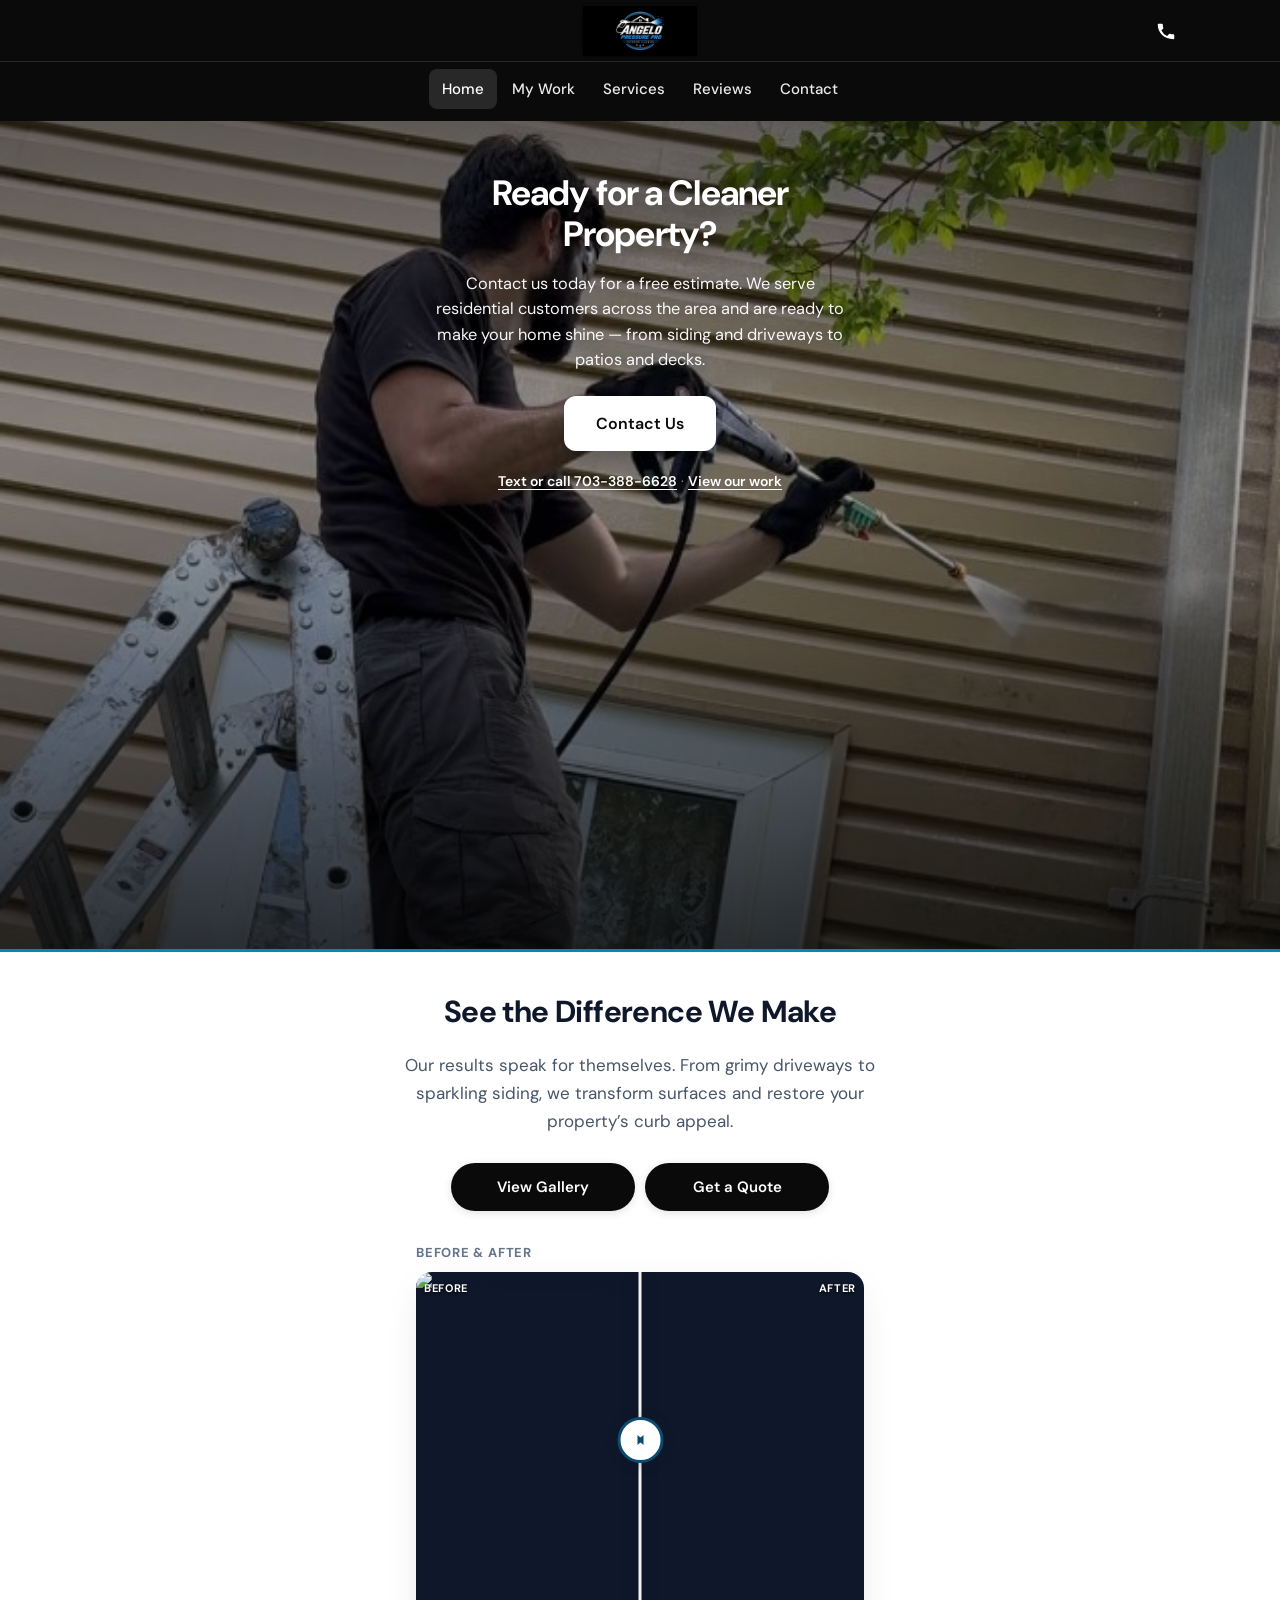
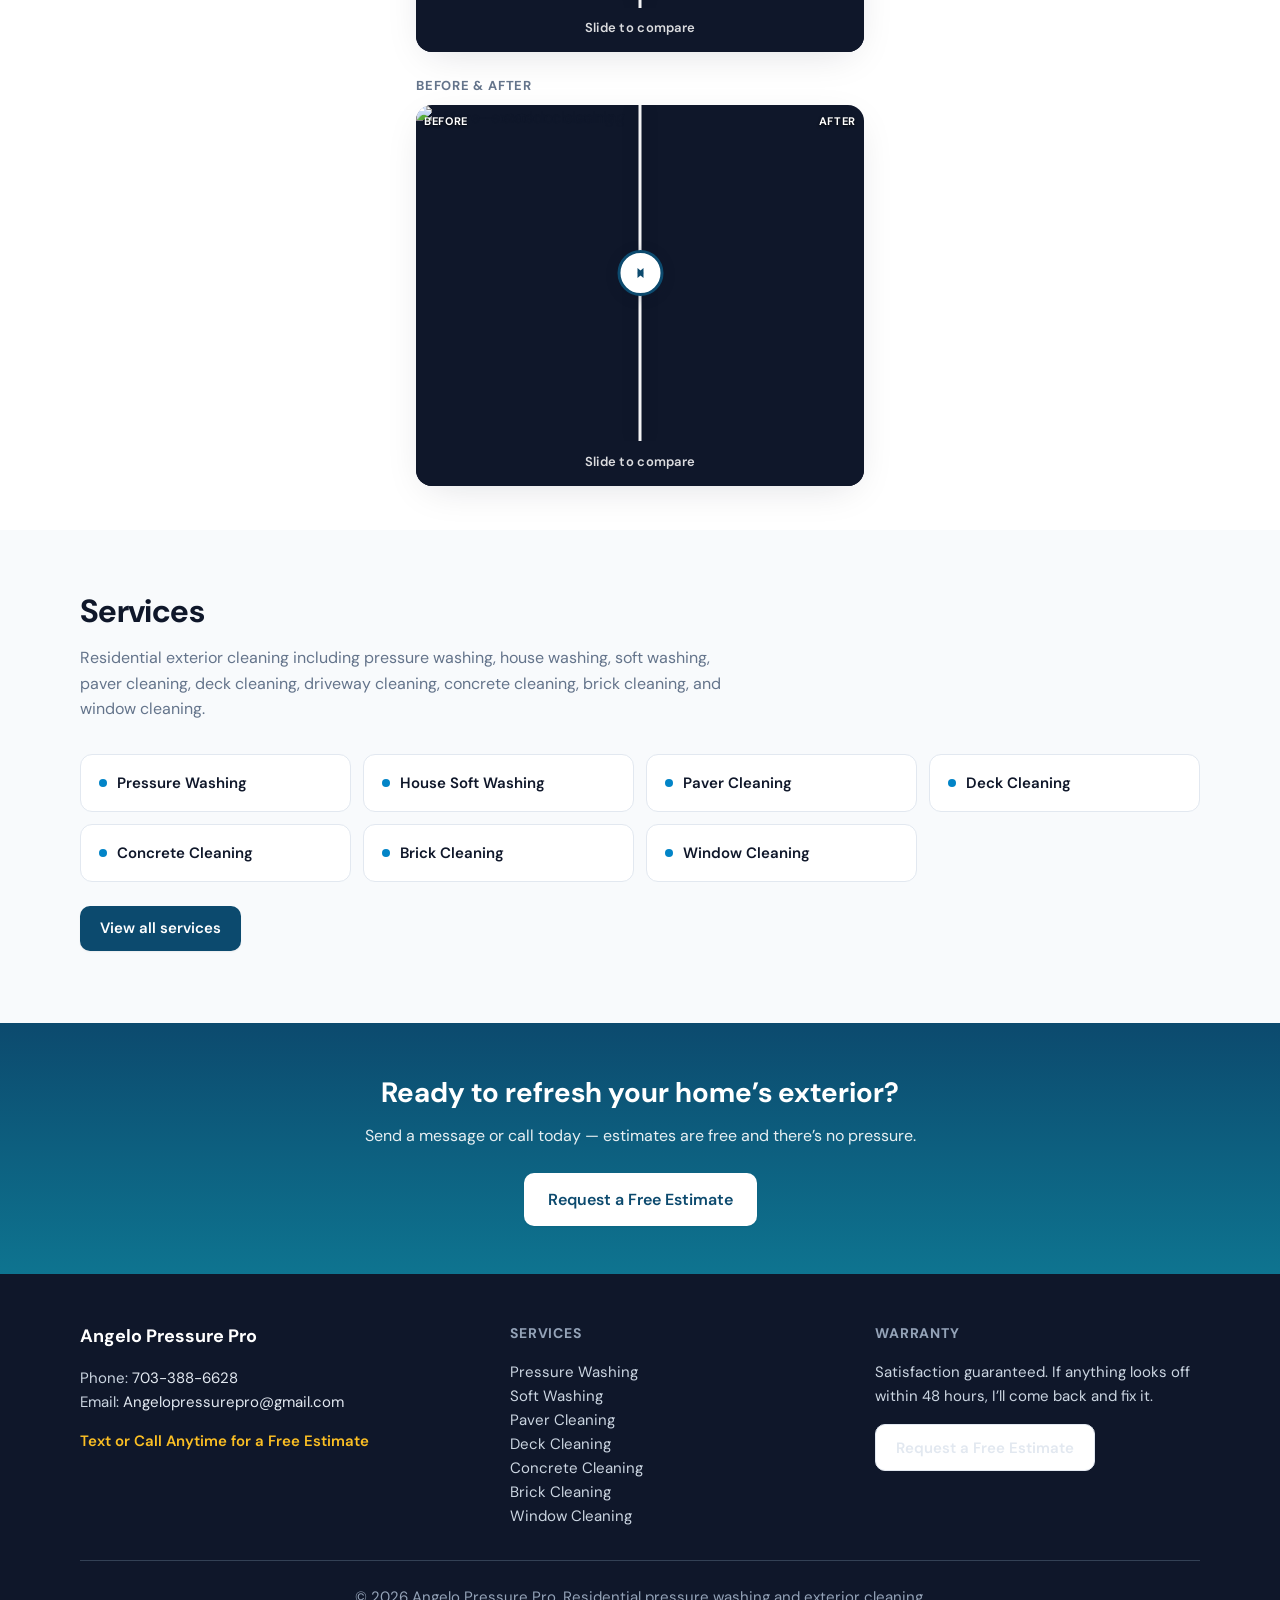
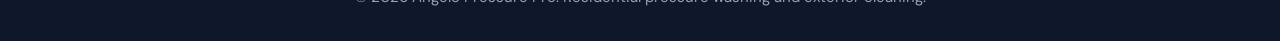
==== commit 15b7b3f3: "Update site: logo, two before/after sliders, home layout, and assets for production. Co-authored-by:" ====
--- a/index.html
+++ b/index.html
@@ -36,10 +36,16 @@
     <header class="site-header site-header--home">
       <div class="header-home-bar">
         <div class="header-home-balance" aria-hidden="true"></div>
-        <a class="logo logo--home" href="index.html"
-          >Angelo Pressure Pro
-          <span class="visually-hidden"> — Residential exterior cleaning</span></a
-        >
+        <a class="logo logo--home" href="index.html">
+          <img
+            class="logo-img"
+            src="images/logo-angelo-pressure-pro.png"
+            alt="Angelo Pressure Pro — Exterior cleaning"
+            width="1024"
+            height="472"
+            decoding="async"
+          />
+        </a>
         <div class="header-home-actions">
           <a
             class="header-home-icon"
@@ -98,71 +104,129 @@
       </section>
 
       <section class="see-difference" aria-labelledby="see-difference-heading">
-        <div class="section-inner">
+        <div class="section-inner see-difference__inner">
           <h2 id="see-difference-heading">See the Difference We Make</h2>
-          <p>
-            Our results speak for themselves. From grimy driveways to sparkling siding, we transform surfaces and restore your property’s curb appeal with professional pressure washing, soft washing, and exterior cleaning.
-          </p>
+          <p class="see-difference__lead">
+            Our results speak for themselves. From grimy driveways to sparkling siding, we transform surfaces and restore your property’s curb appeal.
+          </p>
+          <div class="see-difference__actions">
+            <a class="btn btn-showcase" href="my-work.html">View Gallery</a>
+            <a class="btn btn-showcase" href="contact.html">Get a Quote</a>
+          </div>
+
+          <div class="home-showcase" id="home-showcase">
+            <div class="home-showcase__item">
+              <p class="home-showcase__title">Before &amp; after</p>
+              <div
+                class="compare-slider compare-slider--home"
+                data-compare
+                style="--compare-p: 50%"
+                role="group"
+                aria-label="Project before and after. Drag to compare."
+              >
+                <div class="compare-slider__viewport">
+                  <img
+                    class="compare-slider__after"
+                    src="images/work/slider-a-after.jpg"
+                    alt="After — exterior cleaning"
+                    width="1600"
+                    height="1200"
+                    loading="lazy"
+                    decoding="async"
+                    draggable="false"
+                  />
+                  <img
+                    class="compare-slider__before"
+                    src="images/work/slider-a-before.jpg"
+                    alt="Before — exterior cleaning"
+                    width="1600"
+                    height="1200"
+                    loading="lazy"
+                    decoding="async"
+                    draggable="false"
+                  />
+                  <div class="compare-slider__rail" aria-hidden="true">
+                    <span class="compare-slider__grip" aria-hidden="true"></span>
+                  </div>
+                  <div class="compare-slider__labels compare-slider__labels--top" aria-hidden="true">
+                    <span>Before</span><span>After</span>
+                  </div>
+                  <label class="compare-slider__control">
+                    <span class="visually-hidden">Slide to compare before and after</span>
+                    <input
+                      type="range"
+                      class="compare-slider__range"
+                      min="0"
+                      max="100"
+                      value="50"
+                      aria-valuemin="0"
+                      aria-valuemax="100"
+                      aria-valuenow="50"
+                    />
+                  </label>
+                </div>
+                <p class="compare-slider__hint">Slide to compare</p>
+              </div>
+            </div>
+
+            <div class="home-showcase__item">
+              <p class="home-showcase__title">Before &amp; after</p>
+              <div
+                class="compare-slider compare-slider--home"
+                data-compare
+                style="--compare-p: 50%"
+                role="group"
+                aria-label="Project before and after. Drag to compare."
+              >
+                <div class="compare-slider__viewport">
+                  <img
+                    class="compare-slider__after"
+                    src="images/work/slider-b-after.jpg"
+                    alt="After — exterior cleaning"
+                    width="1600"
+                    height="1200"
+                    loading="lazy"
+                    decoding="async"
+                    draggable="false"
+                  />
+                  <img
+                    class="compare-slider__before"
+                    src="images/work/slider-b-before.jpg"
+                    alt="Before — exterior cleaning"
+                    width="1600"
+                    height="1200"
+                    loading="lazy"
+                    decoding="async"
+                    draggable="false"
+                  />
+                  <div class="compare-slider__rail" aria-hidden="true">
+                    <span class="compare-slider__grip" aria-hidden="true"></span>
+                  </div>
+                  <div class="compare-slider__labels compare-slider__labels--top" aria-hidden="true">
+                    <span>Before</span><span>After</span>
+                  </div>
+                  <label class="compare-slider__control">
+                    <span class="visually-hidden">Slide to compare before and after</span>
+                    <input
+                      type="range"
+                      class="compare-slider__range"
+                      min="0"
+                      max="100"
+                      value="50"
+                      aria-valuemin="0"
+                      aria-valuemax="100"
+                      aria-valuenow="50"
+                    />
+                  </label>
+                </div>
+                <p class="compare-slider__hint">Slide to compare</p>
+              </div>
+            </div>
+          </div>
         </div>
       </section>
 
-      <section class="section section-alt" aria-labelledby="about-heading">
-        <div class="section-inner intro-grid">
-          <div class="intro-text">
-            <div class="section-head">
-              <h2 id="about-heading">About Angelo Pressure Pro</h2>
-              <p>Quality-focused residential exterior cleaning you can trust.</p>
-            </div>
-            <p>
-              Angelo Pressure Pro helps homeowners restore the look of their property with clean, detailed, and professional exterior cleaning services. I focus on quality work, clear communication, and making every job look refreshed.
-            </p>
-            <p>
-              Residential exterior cleaning including pressure washing, power washing, house washing, soft washing, driveway cleaning, paver cleaning, deck cleaning, concrete cleaning, brick cleaning, and window cleaning — all with the same attention to detail.
-            </p>
-          </div>
-          <aside class="intro-card">
-            <h3>Satisfaction guaranteed</h3>
-            <p>
-              Satisfaction guaranteed. If anything looks off within 48 hours, I’ll come back and fix it. Your peace of mind matters as much as the final result.
-            </p>
-          </aside>
-        </div>
-      </section>
-
-      <section class="section" aria-labelledby="why-heading">
-        <div class="section-inner">
-          <div class="section-head">
-            <h2 id="why-heading">Why Choose Angelo Pressure Pro</h2>
-            <p>
-              From pressure washing to soft washing, every visit is built around reliability, detail, and communication.
-            </p>
-          </div>
-          <div class="why-grid">
-            <article class="why-card">
-              <div class="why-icon" aria-hidden="true">✓</div>
-              <h3>Reliable and professional</h3>
-              <p>Show up when promised, treat your property with respect, and leave the job site tidy.</p>
-            </article>
-            <article class="why-card">
-              <div class="why-icon" aria-hidden="true">◇</div>
-              <h3>Detail-focused cleaning</h3>
-              <p>Thorough prep and technique so surfaces look renewed — not just “wet and gone.”</p>
-            </article>
-            <article class="why-card">
-              <div class="why-icon" aria-hidden="true">☎</div>
-              <h3>Fast communication</h3>
-              <p>Quick replies for estimates and scheduling so you’re never left guessing.</p>
-            </article>
-            <article class="why-card">
-              <div class="why-icon" aria-hidden="true">★</div>
-              <h3>Satisfaction guaranteed</h3>
-              <p>If something isn’t right within 48 hours, I’ll make it right.</p>
-            </article>
-          </div>
-        </div>
-      </section>
-
-      <section class="section section-alt" aria-labelledby="services-preview-heading">
+      <section class="section" aria-labelledby="services-preview-heading">
         <div class="section-inner">
           <div class="section-head">
             <h2 id="services-preview-heading">Services</h2>
@@ -239,6 +303,12 @@
     <script>
       document.getElementById("y").textContent = new Date().getFullYear();
     </script>
+    <script src="js/compare-slider.js"></script>
     <script src="js/main.js"></script>
+    <script>
+      if (typeof window.initCompareSliders === "function") {
+        window.initCompareSliders();
+      }
+    </script>
   </body>
 </html>
--- a/css/styles.css
+++ b/css/styles.css
@@ -122,21 +122,27 @@
   color: var(--color-text);
   text-decoration: none;
   display: flex;
-  flex-direction: column;
-  line-height: 1.2;
-}
-
-.logo span {
-  font-size: 0.7rem;
-  font-weight: 600;
-  color: var(--color-muted);
-  letter-spacing: 0.02em;
-  text-transform: uppercase;
+  flex-direction: row;
+  align-items: center;
+  line-height: 1;
+}
+
+.logo-img {
+  display: block;
+  height: 40px;
+  width: auto;
+  max-width: min(240px, 58vw);
+  object-fit: contain;
+  object-position: center;
 }
 
 .logo:hover {
   text-decoration: none;
   color: var(--color-primary);
+}
+
+.logo:hover .logo-img {
+  opacity: 0.9;
 }
 
 .nav-desktop {
@@ -435,7 +441,7 @@
 
 /* ----- Home page only: dark header + full-bleed photo hero (index) ----- */
 .page-home {
-  --header-h: 56px;
+  --header-h: 60px;
 }
 
 .site-header--home {
@@ -457,19 +463,36 @@
 .logo--home {
   grid-column: 2;
   justify-self: center;
-  font-size: clamp(0.9375rem, 3.8vw, 1.0625rem);
-  font-weight: 700;
-  color: #fff;
   text-align: center;
-  letter-spacing: 0.01em;
-  line-height: 1.2;
-  margin: 0.6rem 0;
-  text-decoration: none;
+  margin: 0.35rem 0;
+  text-decoration: none;
+}
+
+.logo--home .logo-img {
+  /* Wide mark: a bit taller + slight horizontal stretch so it reads clearly on mobile */
+  height: clamp(44px, 12vw, 54px);
+  max-width: min(340px, 88vw);
+  width: auto;
+  object-fit: contain;
+  transform: scaleX(1.12);
+  transform-origin: center;
+  filter: drop-shadow(0 1px 2px rgba(0, 0, 0, 0.35));
 }
 
 .logo--home:hover {
-  color: #e2e8f0;
-  text-decoration: none;
+  text-decoration: none;
+}
+
+.logo--home:hover .logo-img {
+  opacity: 0.92;
+}
+
+@media (min-width: 901px) {
+  .logo--home .logo-img {
+    transform: scaleX(1.06);
+    max-width: min(400px, 42vw);
+    height: 50px;
+  }
 }
 
 .header-home-actions {
@@ -679,7 +702,11 @@
 .see-difference {
   background: var(--color-surface);
   border-top: 3px solid var(--color-accent);
-  padding: 2.15rem var(--section-pad-x-end) 2.35rem var(--section-pad-x);
+  padding: 2.25rem var(--section-pad-x-end) 2.75rem var(--section-pad-x);
+}
+
+.see-difference__inner {
+  text-align: center;
 }
 
 .see-difference h2 {
@@ -690,17 +717,135 @@
   color: #0f172a;
 }
 
-.see-difference p {
-  margin: 0;
+.see-difference__lead {
+  margin: 0 auto;
   font-size: 1.0625rem;
   color: #475569;
   line-height: 1.65;
-  max-width: 52ch;
+  max-width: 42ch;
+  text-align: center;
+}
+
+.see-difference__actions {
+  display: flex;
+  flex-direction: row;
+  flex-wrap: wrap;
+  justify-content: center;
+  align-items: center;
+  gap: 0.65rem;
+  margin: 1.75rem 0 2rem;
+}
+
+.btn-showcase {
+  display: inline-flex;
+  align-items: center;
+  justify-content: center;
+  min-height: 48px;
+  padding: 0.7rem 1.4rem;
+  font-size: 0.9375rem;
+  font-weight: 600;
+  color: #fff !important;
+  background: #0a0a0a !important;
+  border: none;
+  border-radius: 999px;
+  text-decoration: none;
+  box-shadow: 0 2px 8px rgba(0, 0, 0, 0.12);
+  flex: 1 1 auto;
+  min-width: 8.5rem;
+  max-width: 11.5rem;
+  transition: background 0.2s, transform 0.15s;
+}
+
+.btn-showcase:hover {
+  background: #262626 !important;
+  color: #fff !important;
+  text-decoration: none;
+}
+
+.btn-showcase:active {
+  transform: scale(0.98);
+}
+
+.home-showcase {
+  display: flex;
+  flex-direction: column;
+  gap: 1.5rem;
+  max-width: 28rem;
+  margin: 0 auto;
+  text-align: left;
+}
+
+.home-showcase__title {
+  margin: 0 0 0.5rem;
+  font-size: 0.8125rem;
+  font-weight: 700;
+  text-transform: uppercase;
+  letter-spacing: 0.06em;
+  color: var(--color-muted);
+}
+
+.home-showcase .compare-slider {
+  border-radius: var(--radius-lg);
+  overflow: hidden;
+  box-shadow: var(--shadow-md);
+}
+
+.my-work-showcase {
+  max-width: 40rem;
 }
 
 @media (max-width: 540px) {
   .hero-inner--photo .hero-cta--photo {
     width: 100%;
+  }
+}
+
+/* Mobile / tablet: pin hero copy to the bottom so the full photo (and subject) shows above */
+@media (max-width: 768px) {
+  .page-home .hero--photo {
+    min-height: calc(100vh - var(--header-h));
+    min-height: calc(100svh - var(--header-h));
+    min-height: calc(100dvh - var(--header-h));
+  }
+
+  .hero-photo-bg {
+    background-position: 42% 12%;
+  }
+
+  .hero-photo-overlay {
+    background: linear-gradient(
+      180deg,
+      rgba(0, 0, 0, 0.12) 0%,
+      rgba(0, 0, 0, 0.08) 35%,
+      rgba(0, 0, 0, 0.02) 52%,
+      rgba(0, 0, 0, 0.55) 72%,
+      rgba(0, 0, 0, 0.92) 100%
+    );
+  }
+
+  .hero-inner--photo {
+    justify-content: flex-end;
+    flex: 1;
+    padding-top: 0.75rem;
+    /* Clear fixed bottom CTA bar (~5rem) + safe area */
+    padding-bottom: max(6.75rem, calc(4.75rem + env(safe-area-inset-bottom)));
+    padding-left: max(1.25rem, env(safe-area-inset-left));
+    padding-right: max(1.25rem, env(safe-area-inset-right));
+  }
+
+  .hero-inner--photo h1 {
+    margin-bottom: 0.75rem;
+  }
+
+  .hero-sub--photo {
+    margin-bottom: 1.25rem;
+  }
+}
+
+/* Narrow phones (~406px): bias crop slightly so the worker stays in frame above the text block */
+@media (max-width: 430px) {
+  .hero-photo-bg {
+    background-position: 40% 6%;
   }
 }
 
@@ -1234,6 +1379,11 @@
   text-shadow: 0 1px 3px rgba(0, 0, 0, 0.85);
 }
 
+.compare-slider__labels.compare-slider__labels--top {
+  top: 0.5rem;
+  bottom: auto;
+}
+
 .compare-slider__control {
   position: absolute;
   inset: 0;
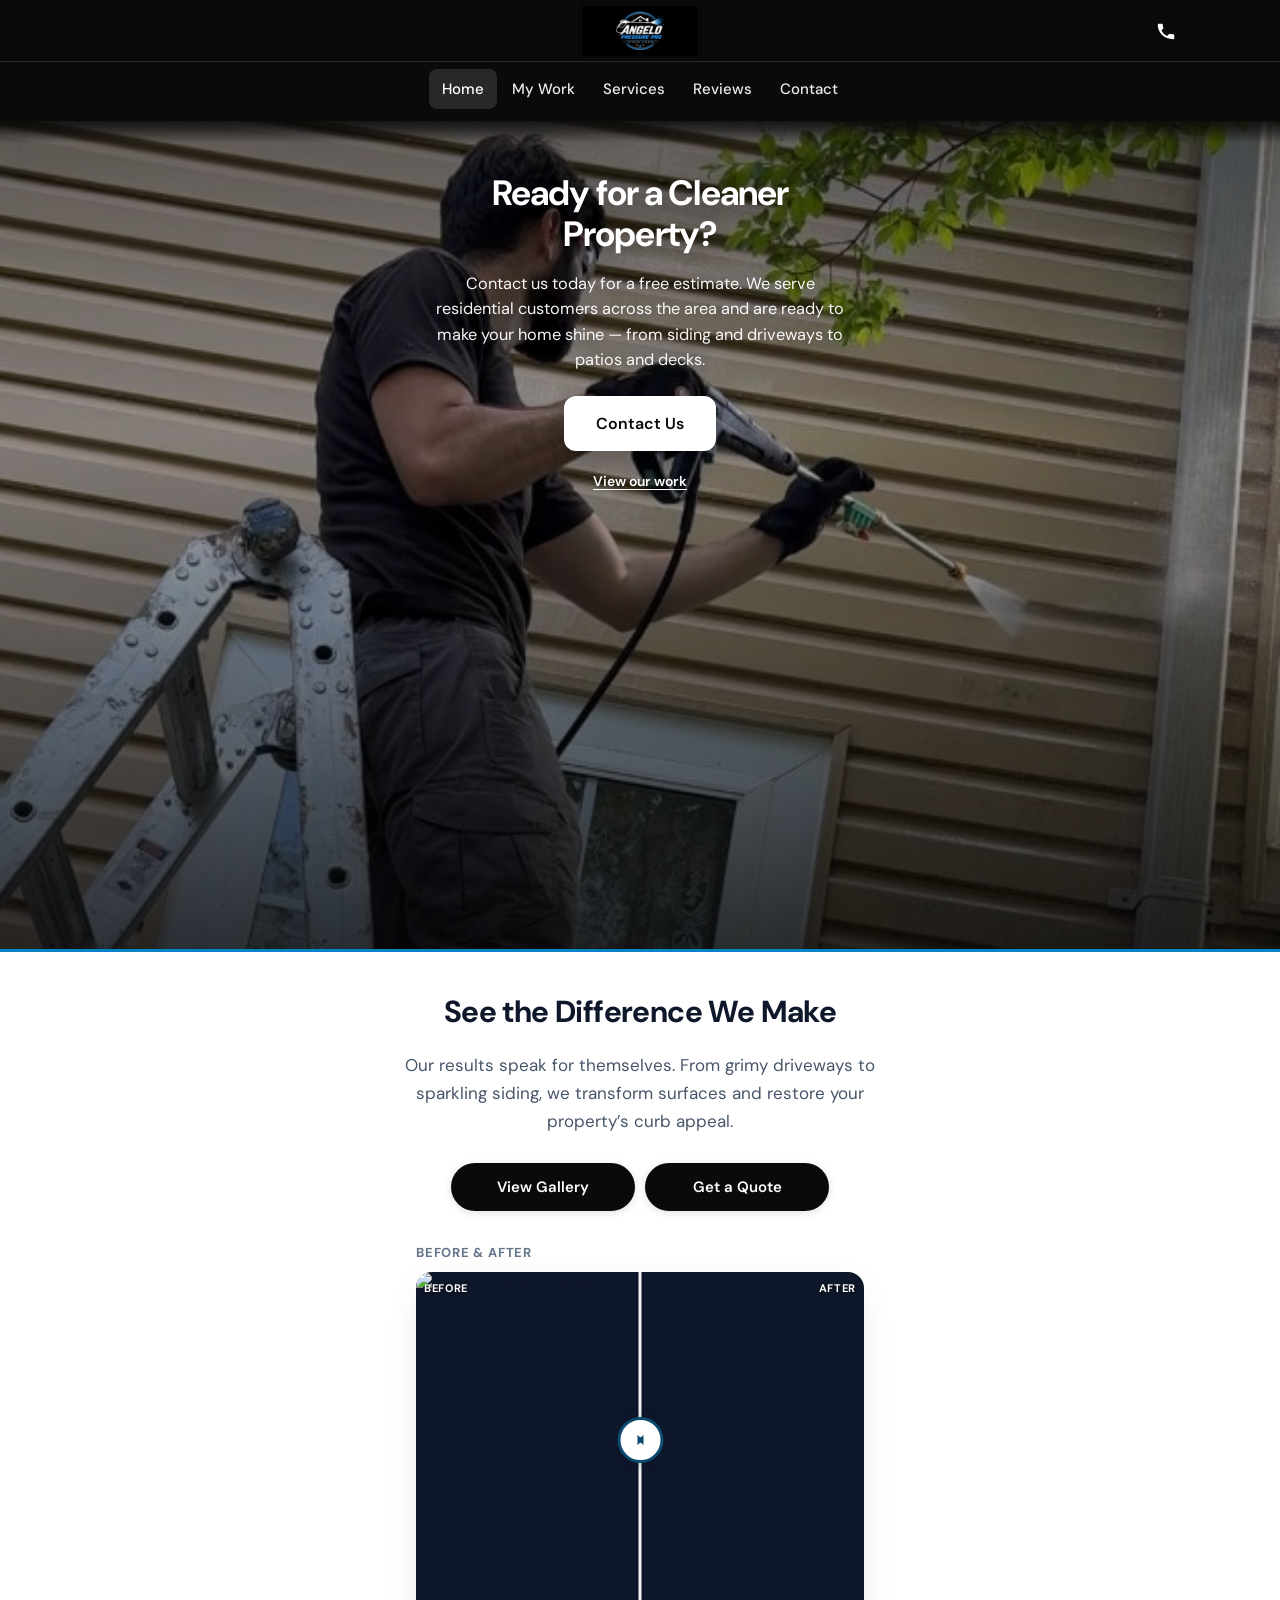
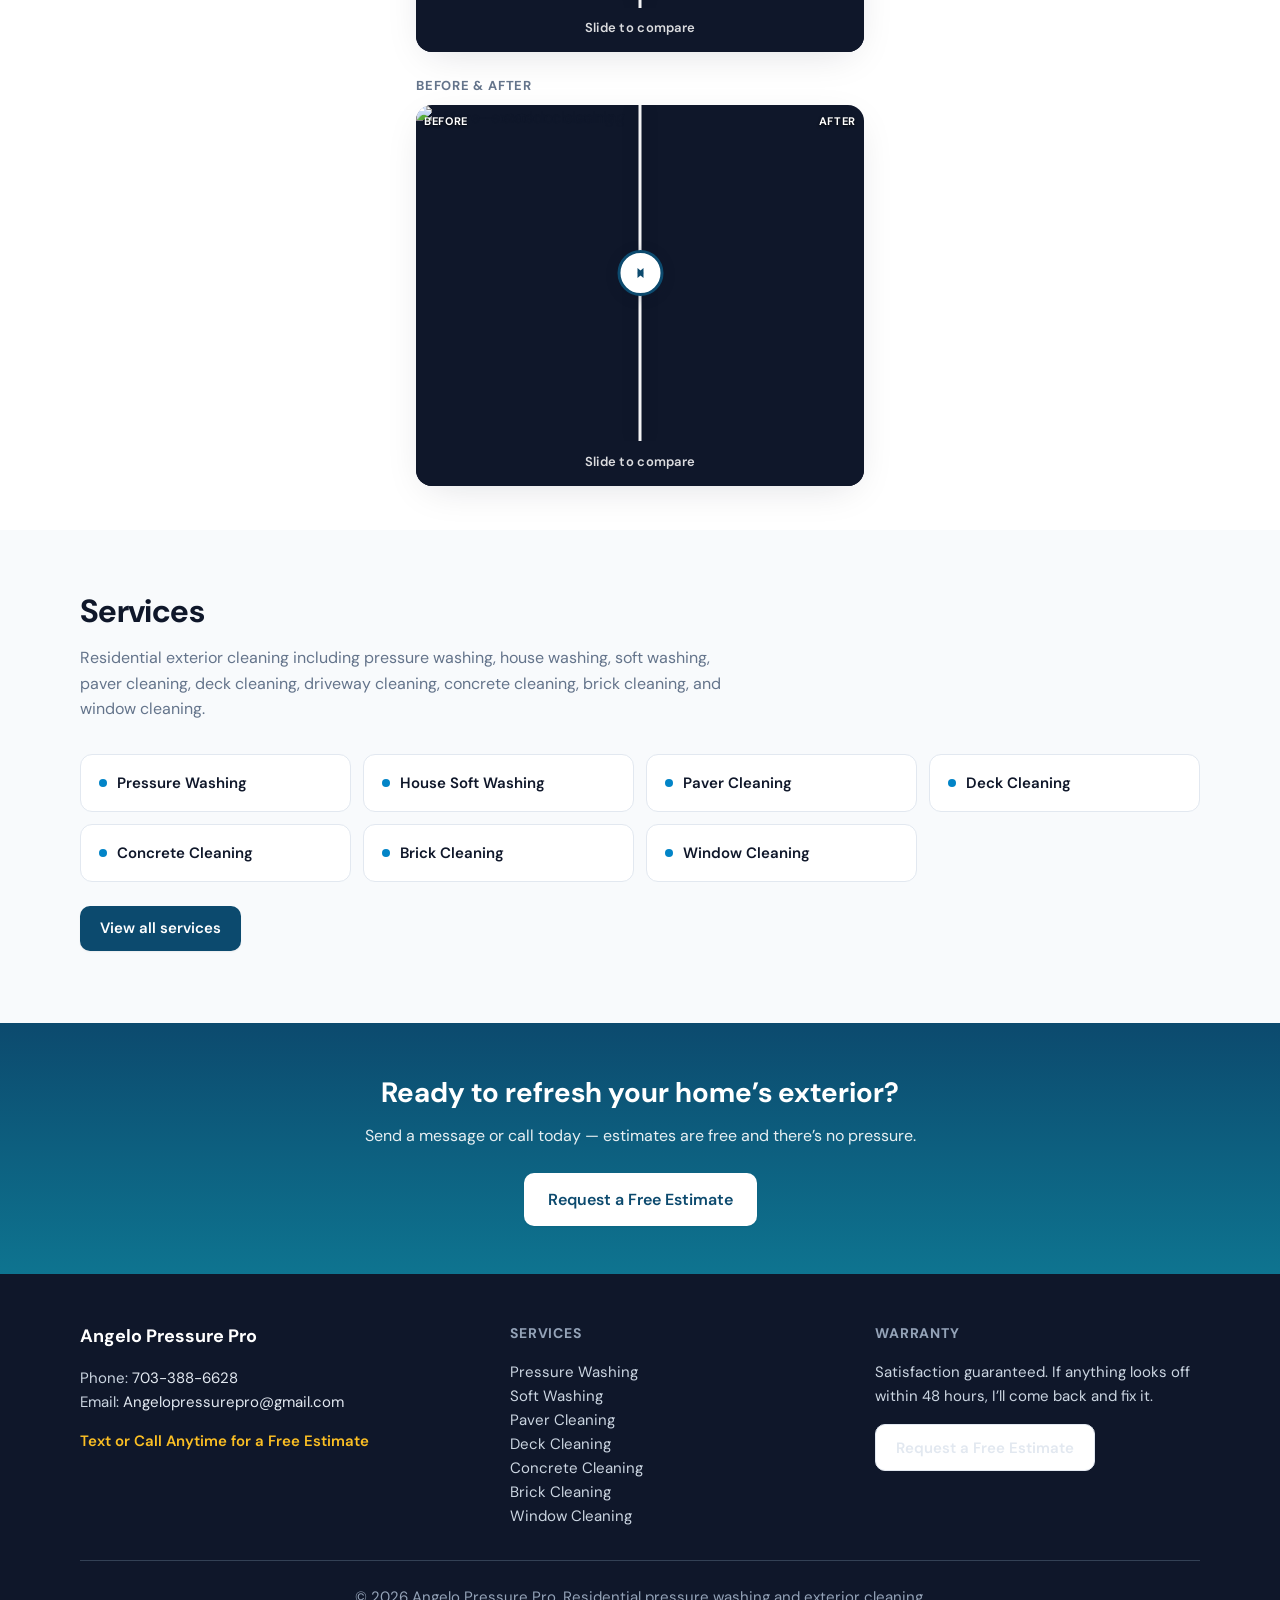
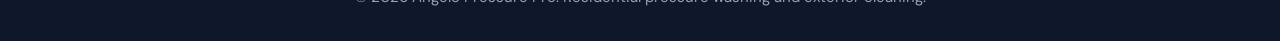
==== commit 54e65ee2: "Checkpoint current homepage styling before UI pass. Save the existing header, hero, and gallery pres" ====
--- a/index.html
+++ b/index.html
@@ -96,8 +96,6 @@
             <a class="btn btn-hero-contact" href="contact.html">Contact Us</a>
           </div>
           <p class="hero-photo-footnote">
-            <a href="tel:+17033886628">Text or call 703-388-6628</a>
-            <span class="hero-photo-dot" aria-hidden="true"> · </span>
             <a href="my-work.html">View our work</a>
           </p>
         </div>
--- a/css/styles.css
+++ b/css/styles.css
@@ -445,9 +445,28 @@
 }
 
 .site-header--home {
+  position: sticky;
   background: #0a0a0a;
   border-bottom: none;
   backdrop-filter: none;
+  overflow: visible;
+}
+
+.site-header--home::after {
+  content: "";
+  position: absolute;
+  left: 0;
+  right: 0;
+  bottom: -22px;
+  height: 24px;
+  pointer-events: none;
+  z-index: 1;
+  background: linear-gradient(
+    180deg,
+    rgba(10, 10, 10, 0.92) 0%,
+    rgba(10, 10, 10, 0.56) 48%,
+    rgba(10, 10, 10, 0) 100%
+  );
 }
 
 .header-home-bar {
@@ -682,6 +701,8 @@
   font-size: 0.875rem;
   line-height: 1.5;
   color: rgba(255, 255, 255, 0.88);
+  width: 100%;
+  text-align: center;
 }
 
 .hero-photo-footnote a {
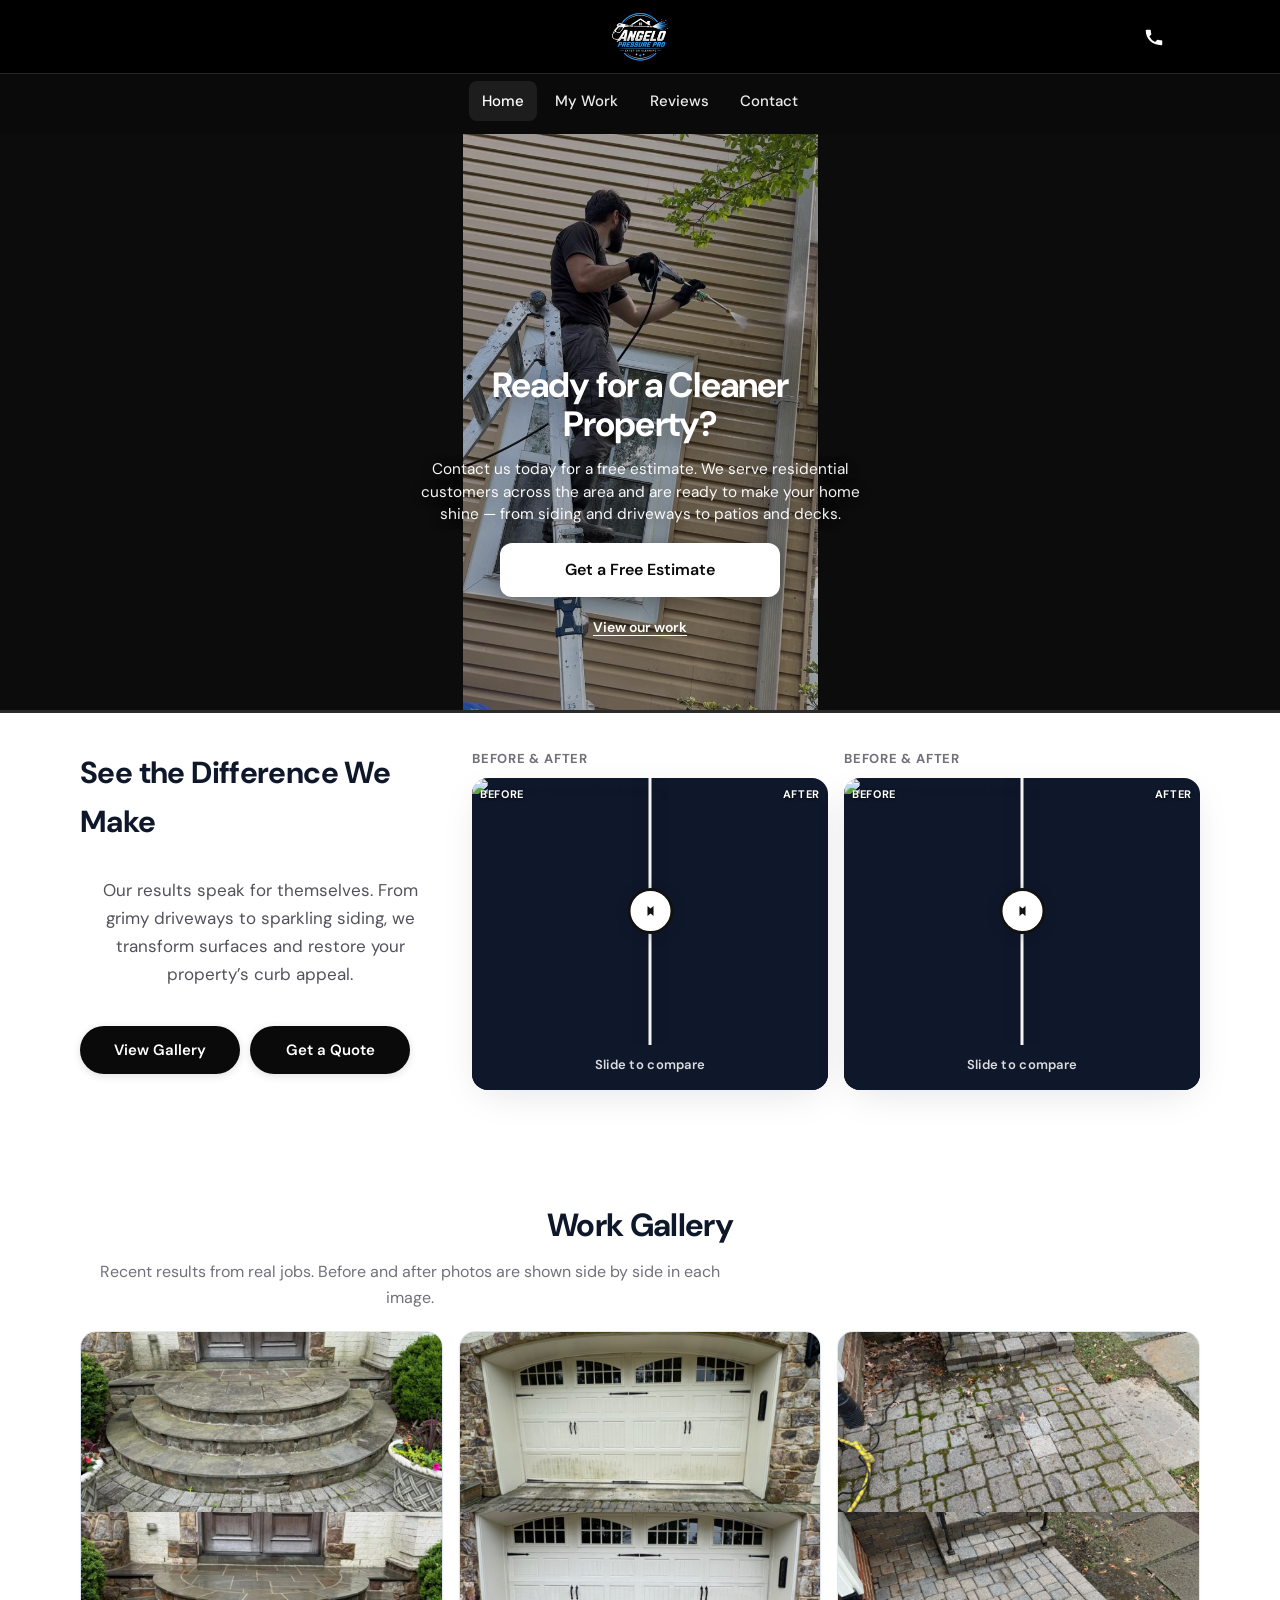
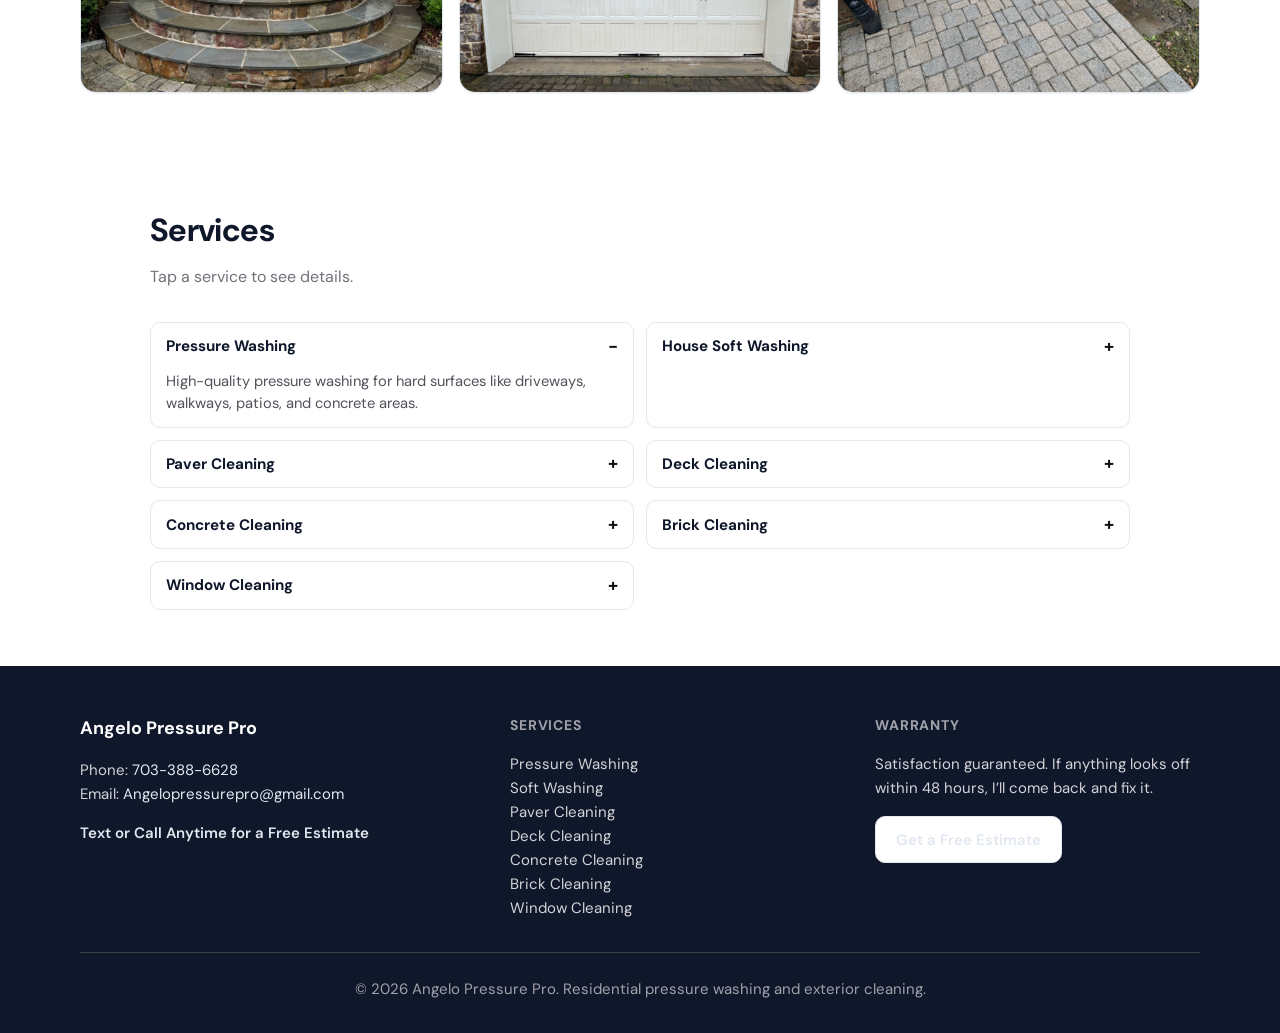
==== commit f2b3151e: "Refresh homepage and site-wide CTAs for launch polish. This updates the desktop hero/banner presenta" ====
--- a/index.html
+++ b/index.html
@@ -72,7 +72,6 @@
       <nav class="nav-desktop nav-desktop--home" aria-label="Main">
         <a href="index.html" class="is-active">Home</a>
         <a href="my-work.html">My Work</a>
-        <a href="services.html">Services</a>
         <a href="reviews.html">Reviews</a>
         <a href="contact.html">Contact</a>
       </nav>
@@ -93,7 +92,7 @@
             Contact us today for a free estimate. We serve residential customers across the area and are ready to make your home shine — from siding and driveways to patios and decks.
           </p>
           <div class="hero-cta hero-cta--photo">
-            <a class="btn btn-hero-contact" href="contact.html">Contact Us</a>
+            <a class="btn btn-hero-contact" href="contact.html">Get a Free Estimate</a>
           </div>
           <p class="hero-photo-footnote">
             <a href="my-work.html">View our work</a>
@@ -108,7 +107,7 @@
             Our results speak for themselves. From grimy driveways to sparkling siding, we transform surfaces and restore your property’s curb appeal.
           </p>
           <div class="see-difference__actions">
-            <a class="btn btn-showcase" href="my-work.html">View Gallery</a>
+            <a class="btn btn-showcase" href="#work-gallery-heading">View Gallery</a>
             <a class="btn btn-showcase" href="contact.html">Get a Quote</a>
           </div>
 
@@ -224,34 +223,83 @@
         </div>
       </section>
 
-      <section class="section" aria-labelledby="services-preview-heading">
+      <section class="section section-alt work-gallery-block" aria-labelledby="work-gallery-heading">
+        <div class="section-inner">
+          <div class="section-head text-center">
+            <h2 id="work-gallery-heading">Work Gallery</h2>
+            <p>Recent results from real jobs. Before and after photos are shown side by side in each image.</p>
+          </div>
+          <div class="work-photo-grid">
+            <figure class="work-photo-card">
+              <img
+                src="images/work/showcase-yasir-main-3.png"
+                alt="Before and after exterior cleaning on front steps"
+                width="1024"
+                height="1024"
+                loading="lazy"
+                decoding="async"
+              />
+            </figure>
+            <figure class="work-photo-card">
+              <img
+                src="images/work/showcase-yasir-garage-2.png"
+                alt="Before and after garage door cleaning"
+                width="1024"
+                height="1024"
+                loading="lazy"
+                decoding="async"
+              />
+            </figure>
+            <figure class="work-photo-card">
+              <img
+                src="images/work/showcase-osama-back-2.png"
+                alt="Before and after paver cleaning and restoration"
+                width="1024"
+                height="1024"
+                loading="lazy"
+                decoding="async"
+              />
+            </figure>
+          </div>
+        </div>
+      </section>
+
+      <section class="section home-services-accordion" aria-labelledby="services-heading">
         <div class="section-inner">
           <div class="section-head">
-            <h2 id="services-preview-heading">Services</h2>
-            <p>
-              Residential exterior cleaning including pressure washing, house washing, soft washing, paver cleaning, deck cleaning, driveway cleaning, concrete cleaning, brick cleaning, and window cleaning.
-            </p>
-          </div>
-          <div class="services-preview">
-            <div class="service-chip">Pressure Washing</div>
-            <div class="service-chip">House Soft Washing</div>
-            <div class="service-chip">Paver Cleaning</div>
-            <div class="service-chip">Deck Cleaning</div>
-            <div class="service-chip">Concrete Cleaning</div>
-            <div class="service-chip">Brick Cleaning</div>
-            <div class="service-chip">Window Cleaning</div>
-          </div>
-          <p style="margin-top: 1.5rem">
-            <a class="btn btn-primary" href="services.html">View all services</a>
-          </p>
-        </div>
-      </section>
-
-      <section class="cta-band" aria-labelledby="cta-heading">
-        <div class="section-inner text-center">
-          <h2 id="cta-heading">Ready to refresh your home’s exterior?</h2>
-          <p>Send a message or call today — estimates are free and there’s no pressure.</p>
-          <a class="btn btn-primary btn-lg" href="contact.html">Request a Free Estimate</a>
+            <h2 id="services-heading">Services</h2>
+            <p>Tap a service to see details.</p>
+          </div>
+          <div class="service-accordion-list">
+            <details class="service-accordion" open>
+              <summary>Pressure Washing</summary>
+              <p>High-quality pressure washing for hard surfaces like driveways, walkways, patios, and concrete areas.</p>
+            </details>
+            <details class="service-accordion">
+              <summary>House Soft Washing</summary>
+              <p>Gentle soft washing for siding and home exteriors to remove dirt, algae, and buildup without damaging the surface.</p>
+            </details>
+            <details class="service-accordion">
+              <summary>Paver Cleaning</summary>
+              <p>Paver cleaning to remove weeds, moss, dirt, and buildup. Polymeric sand can be added to help lock joints and improve the finish.</p>
+            </details>
+            <details class="service-accordion">
+              <summary>Deck Cleaning</summary>
+              <p>Deck cleaning to remove dirt, mildew, algae, and weather buildup while helping restore the surface.</p>
+            </details>
+            <details class="service-accordion">
+              <summary>Concrete Cleaning</summary>
+              <p>Concrete cleaning for driveways, sidewalks, steps, and patios to remove grime, stains, and organic growth.</p>
+            </details>
+            <details class="service-accordion">
+              <summary>Brick Cleaning</summary>
+              <p>Brick and stone cleaning to remove buildup, dirt, algae, and discoloration while protecting the surface.</p>
+            </details>
+            <details class="service-accordion">
+              <summary>Window Cleaning</summary>
+              <p>Exterior window cleaning to improve curb appeal and give the home a cleaner, brighter look.</p>
+            </details>
+          </div>
         </div>
       </section>
     </main>
@@ -285,7 +333,7 @@
             Satisfaction guaranteed. If anything looks off within 48 hours, I’ll come back and fix it.
           </p>
           <p style="margin-top: 1rem">
-            <a class="btn btn-secondary" href="contact.html">Request a Free Estimate</a>
+            <a class="btn btn-secondary" href="contact.html">Get a Free Estimate</a>
           </p>
         </div>
       </div>
@@ -295,7 +343,8 @@
     </footer>
 
     <div class="mobile-cta-bar">
-      <a class="btn btn-primary" href="tel:+17033886628">Text or Call — Free Estimate</a>
+      <a class="btn btn-secondary" href="sms:+17033886628">Text Us</a>
+      <a class="btn btn-primary" href="tel:+17033886628">Call Now</a>
     </div>
 
     <script>
--- a/css/styles.css
+++ b/css/styles.css
@@ -3,12 +3,12 @@
   --color-bg: #f8fafc;
   --color-surface: #ffffff;
   --color-text: #0f172a;
-  --color-muted: #64748b;
+  --color-muted: #71717a;
   --color-border: #e2e8f0;
-  --color-primary: #0c4a6e;
-  --color-primary-hover: #075985;
-  --color-accent: #0284c7;
-  --color-accent-soft: #e0f2fe;
+  --color-primary: #111111;
+  --color-primary-hover: #1a1a1a;
+  --color-accent: #2a2a2a;
+  --color-accent-soft: #f1f1f1;
   --font-sans: "DM Sans", system-ui, -apple-system, sans-serif;
   --shadow-sm: 0 1px 2px rgba(15, 23, 42, 0.06);
   --shadow-md: 0 10px 40px -12px rgba(15, 23, 42, 0.15);
@@ -209,7 +209,7 @@
 
 .btn-secondary:hover {
   background: var(--color-bg);
-  border-color: #cbd5e1;
+  border-color: #d4d4d8;
   text-decoration: none;
   color: var(--color-primary);
 }
@@ -329,7 +329,7 @@
 /* Hero */
 .hero {
   position: relative;
-  background: linear-gradient(135deg, #0c4a6e 0%, #075985 45%, #0369a1 100%);
+  background: linear-gradient(135deg, #111111 0%, #1a1a1a 45%, #202020 100%);
   color: #fff;
   overflow: hidden;
 }
@@ -356,7 +356,7 @@
   font-weight: 600;
   text-transform: uppercase;
   letter-spacing: 0.06em;
-  color: #bae6fd;
+  color: #d4d4d4;
   margin-bottom: 1rem;
 }
 
@@ -410,14 +410,14 @@
 }
 
 .hero .btn-primary:hover {
-  background: #e0f2fe;
+  background: #f1f1f1;
   color: var(--color-primary-hover);
 }
 
 .hero .btn-secondary {
-  background: rgba(255, 255, 255, 0.12);
+  background: rgba(255, 255, 255, 0.08);
   color: #fff;
-  border-color: rgba(255, 255, 255, 0.35);
+  border-color: rgba(255, 255, 255, 0.25);
 }
 
 .hero .btn-secondary:hover {
@@ -446,10 +446,11 @@
 
 .site-header--home {
   position: sticky;
-  background: #0a0a0a;
+  background: #000;
   border-bottom: none;
   backdrop-filter: none;
   overflow: visible;
+  box-shadow: 0 14px 28px -22px rgba(0, 0, 0, 1);
 }
 
 .site-header--home::after {
@@ -457,14 +458,14 @@
   position: absolute;
   left: 0;
   right: 0;
-  bottom: -22px;
-  height: 24px;
+  bottom: -26px;
+  height: 30px;
   pointer-events: none;
   z-index: 1;
   background: linear-gradient(
     180deg,
-    rgba(10, 10, 10, 0.92) 0%,
-    rgba(10, 10, 10, 0.56) 48%,
+    rgba(0, 0, 0, 0.98) 0%,
+    rgba(0, 0, 0, 0.78) 45%,
     rgba(10, 10, 10, 0) 100%
   );
 }
@@ -477,6 +478,11 @@
   padding: 0 max(0.75rem, env(safe-area-inset-right)) 0 max(0.75rem, env(safe-area-inset-left));
   max-width: var(--max);
   margin: 0 auto;
+  background: linear-gradient(
+    180deg,
+    rgba(0, 0, 0, 0.68) 0%,
+    rgba(0, 0, 0, 0.22) 100%
+  );
 }
 
 .logo--home {
@@ -540,7 +546,7 @@
 }
 
 .nav-toggle--home {
-  border-color: rgba(255, 255, 255, 0.35);
+  border-color: rgba(255, 255, 255, 0.25);
   background: transparent;
 }
 
@@ -565,7 +571,7 @@
     gap: 0.15rem;
     padding: 0.45rem 1rem 0.75rem;
     background: #0a0a0a;
-    border-top: 1px solid rgba(255, 255, 255, 0.12);
+    border-top: 1px solid rgba(255, 255, 255, 0.08);
     border-bottom: none;
     box-shadow: none !important;
     transform: none !important;
@@ -581,7 +587,7 @@
 
   .site-header--home .nav-desktop--home a:hover,
   .site-header--home .nav-desktop--home a.is-active {
-    background: rgba(255, 255, 255, 0.12);
+    background: rgba(255, 255, 255, 0.08);
     color: #fff;
   }
 }
@@ -594,6 +600,23 @@
   flex-direction: column;
   padding: 0;
   overflow: hidden;
+}
+
+.page-home .hero--photo::before {
+  content: "";
+  position: absolute;
+  left: 0;
+  right: 0;
+  top: 0;
+  height: 68px;
+  z-index: 2;
+  pointer-events: none;
+  background: linear-gradient(
+    180deg,
+    rgba(10, 10, 10, 0.78) 0%,
+    rgba(10, 10, 10, 0.42) 55%,
+    rgba(10, 10, 10, 0) 100%
+  );
 }
 
 .page-home .hero--photo::after {
@@ -644,25 +667,28 @@
 
 .hero-inner--photo h1 {
   margin: 0 0 1rem;
-  font-size: clamp(1.6rem, 6.2vw, 2.2rem);
+  font-size: clamp(1.3rem, 4.8vw, 1.8rem);
   font-weight: 700;
   letter-spacing: -0.025em;
-  line-height: 1.16;
+  line-height: 1.2;
   color: #fff;
   max-width: none;
   text-shadow: 0 2px 28px rgba(0, 0, 0, 0.5);
 }
 
 .hero-sub--photo {
-  margin: 0 0 1.5rem;
-  font-size: 1.02rem;
-  line-height: 1.55;
+  margin: 0 0 1.15rem;
+  font-size: 0.93rem;
+  line-height: 1.45;
   color: rgba(255, 255, 255, 0.96);
   max-width: none;
   text-shadow: 0 1px 14px rgba(0, 0, 0, 0.4);
 }
 
 .hero-cta--photo {
+  width: 100%;
+  display: flex;
+  justify-content: center;
   margin-bottom: 1.25rem;
 }
 
@@ -702,18 +728,22 @@
   line-height: 1.5;
   color: rgba(255, 255, 255, 0.88);
   width: 100%;
+  display: flex;
+  justify-content: center;
   text-align: center;
 }
 
 .hero-photo-footnote a {
+  display: inline-block;
   color: #fff;
   font-weight: 600;
   text-decoration: underline;
   text-underline-offset: 3px;
+  transform: translateX(-35px);
 }
 
 .hero-photo-footnote a:hover {
-  color: #e0f2fe;
+  color: #f1f1f1;
 }
 
 .hero-photo-dot {
@@ -741,7 +771,7 @@
 .see-difference__lead {
   margin: 0 auto;
   font-size: 1.0625rem;
-  color: #475569;
+  color: #52525b;
   line-height: 1.65;
   max-width: 42ch;
   text-align: center;
@@ -754,7 +784,7 @@
   justify-content: center;
   align-items: center;
   gap: 0.65rem;
-  margin: 1.75rem 0 2rem;
+  margin: 1.35rem 0 1.65rem;
 }
 
 .btn-showcase {
@@ -790,7 +820,7 @@
 .home-showcase {
   display: flex;
   flex-direction: column;
-  gap: 1.5rem;
+  gap: 1.2rem;
   max-width: 28rem;
   margin: 0 auto;
   text-align: left;
@@ -815,9 +845,106 @@
   max-width: 40rem;
 }
 
+/* Home: simple static showcase gallery */
+.work-gallery-block .section-head {
+  margin-bottom: 1.25rem;
+}
+
+.work-photo-grid {
+  display: grid;
+  gap: 1rem;
+  grid-template-columns: 1fr;
+}
+
+@media (min-width: 860px) {
+  .work-photo-grid {
+    grid-template-columns: repeat(3, 1fr);
+  }
+}
+
+.work-photo-card {
+  margin: 0;
+  background: var(--color-surface);
+  border: 1px solid var(--color-border);
+  border-radius: var(--radius-lg);
+  overflow: hidden;
+  box-shadow: var(--shadow-sm);
+}
+
+.work-photo-card img {
+  width: 100%;
+  height: auto;
+  display: block;
+}
+
+/* Home services accordion (compact + expandable) */
+.home-services-accordion {
+  background: var(--color-surface);
+}
+
+.service-accordion-list {
+  display: grid;
+  gap: 0.55rem;
+}
+
+.service-accordion {
+  border: 1px solid var(--color-border);
+  border-radius: 10px;
+  background: #fff;
+  overflow: hidden;
+}
+
+.service-accordion summary {
+  list-style: none;
+  cursor: pointer;
+  padding: 0.7rem 0.95rem;
+  min-height: 42px;
+  font-size: 0.95rem;
+  font-weight: 700;
+  color: var(--color-text);
+  display: flex;
+  align-items: center;
+  justify-content: space-between;
+  gap: 0.75rem;
+}
+
+.service-accordion summary::-webkit-details-marker {
+  display: none;
+}
+
+.service-accordion summary::after {
+  content: "+";
+  font-size: 1.1rem;
+  line-height: 1;
+  color: var(--color-primary);
+  font-weight: 700;
+}
+
+.service-accordion[open] summary::after {
+  content: "-";
+}
+
+.service-accordion p {
+  margin: 0;
+  padding: 0 0.95rem 0.8rem;
+  font-size: 0.92rem;
+  line-height: 1.5;
+  color: #52525b;
+}
+
 @media (max-width: 540px) {
   .hero-inner--photo .hero-cta--photo {
     width: 100%;
+  }
+
+  .see-difference {
+    padding-top: 1.85rem;
+    padding-bottom: 2.15rem;
+  }
+
+  .see-difference__lead {
+    font-size: 1rem;
+    line-height: 1.55;
   }
 }
 
@@ -918,7 +1045,7 @@
 
 .intro-text p {
   margin: 0 0 1rem;
-  color: #334155;
+  color: #3f3f46;
   font-size: 1.0625rem;
 }
 
@@ -927,8 +1054,8 @@
 }
 
 .intro-card {
-  background: linear-gradient(145deg, #f0f9ff 0%, #e0f2fe 100%);
-  border: 1px solid #bae6fd;
+  background: linear-gradient(145deg, #f0f9ff 0%, #f1f1f1 100%);
+  border: 1px solid #d4d4d4;
   border-radius: var(--radius-lg);
   padding: 1.5rem 1.75rem;
 }
@@ -942,7 +1069,7 @@
 .intro-card p {
   margin: 0;
   font-size: 0.9375rem;
-  color: #475569;
+  color: #52525b;
   line-height: 1.65;
 }
 
@@ -1043,7 +1170,7 @@
 
 /* CTA band */
 .cta-band {
-  background: linear-gradient(180deg, #0c4a6e 0%, #0e7490 100%);
+  background: linear-gradient(180deg, #111111 0%, #232323 100%);
   color: #fff;
   text-align: center;
   padding: 3rem var(--section-pad-x-end) 3rem var(--section-pad-x);
@@ -1067,12 +1194,12 @@
 }
 
 .cta-band .btn-primary:hover {
-  background: #e0f2fe;
+  background: #f1f1f1;
 }
 
 /* Page hero (inner pages) */
 .page-hero {
-  background: linear-gradient(135deg, #f8fafc 0%, #e0f2fe 100%);
+  background: linear-gradient(135deg, #f8fafc 0%, #f1f1f1 100%);
   border-bottom: 1px solid var(--color-border);
   padding: 2.5rem var(--section-pad-x-end) 2.75rem var(--section-pad-x);
 }
@@ -1118,7 +1245,7 @@
 
 .service-block p {
   margin: 0;
-  color: #475569;
+  color: #52525b;
   font-size: 1.0625rem;
   max-width: 70ch;
 }
@@ -1169,7 +1296,7 @@
 .review-card blockquote {
   margin: 0;
   font-size: 1rem;
-  color: #334155;
+  color: #3f3f46;
   line-height: 1.65;
   font-style: italic;
 }
@@ -1234,7 +1361,7 @@
 .filter-btn:hover,
 .filter-btn.is-active {
   background: var(--color-accent-soft);
-  border-color: #7dd3fc;
+  border-color: #d4d4d8;
   color: var(--color-primary);
 }
 
@@ -1385,7 +1512,8 @@
 
 .compare-slider__labels {
   position: absolute;
-  bottom: 0.5rem;
+  top: 0.5rem;
+  bottom: auto;
   left: 0.5rem;
   right: 0.5rem;
   z-index: 2;
@@ -1398,11 +1526,6 @@
   letter-spacing: 0.06em;
   color: #fff;
   text-shadow: 0 1px 3px rgba(0, 0, 0, 0.85);
-}
-
-.compare-slider__labels.compare-slider__labels--top {
-  top: 0.5rem;
-  bottom: auto;
 }
 
 .compare-slider__control {
@@ -1516,7 +1639,7 @@
 
 .contact-links a:hover {
   background: var(--color-accent-soft);
-  border-color: #7dd3fc;
+  border-color: #d4d4d8;
   text-decoration: none;
 }
 
@@ -1632,7 +1755,7 @@
 /* Footer */
 .site-footer {
   background: #0f172a;
-  color: #cbd5e1;
+  color: #d4d4d8;
   padding: 3rem var(--section-pad-x-end) 2rem var(--section-pad-x);
   margin-top: auto;
 }
@@ -1657,7 +1780,7 @@
   font-weight: 700;
   text-transform: uppercase;
   letter-spacing: 0.06em;
-  color: #94a3b8;
+  color: #a1a1aa;
 }
 
 .site-footer p,
@@ -1678,7 +1801,7 @@
 }
 
 .site-footer a:hover {
-  color: #38bdf8;
+  color: #d4d4d8;
   text-decoration: underline;
 }
 
@@ -1691,7 +1814,7 @@
 
 .footer-cta {
   font-size: 0.9375rem;
-  color: #fbbf24;
+  color: #e2e8f0;
   font-weight: 600;
   margin-top: 0.75rem;
 }
@@ -1700,9 +1823,9 @@
   max-width: var(--max);
   margin: 2rem auto 0;
   padding-top: 1.5rem;
-  border-top: 1px solid #334155;
+  border-top: 1px solid #3f3f46;
   font-size: 0.8125rem;
-  color: #94a3b8;
+  color: #a1a1aa;
   text-align: center;
 }
 
@@ -1724,19 +1847,18 @@
 
 .mobile-cta-bar .btn {
   width: 100%;
+  min-height: 48px;
 }
 
 @media (max-width: 900px) {
   .mobile-cta-bar {
-    display: block;
+    display: grid;
+    grid-template-columns: 1fr 1fr;
+    gap: 0.65rem;
   }
 
   body {
-    padding-bottom: max(5rem, calc(4.5rem + env(safe-area-inset-bottom)));
-  }
-
-  .mobile-cta-bar .btn {
-    min-height: 48px;
+    padding-bottom: max(5.85rem, calc(5.35rem + env(safe-area-inset-bottom)));
   }
 }
 
@@ -1752,3 +1874,144 @@
 .hidden {
   display: none !important;
 }
+
+/* Desktop-specific layout (keep mobile as-is) */
+@media (min-width: 1024px) {
+  /* Desktop: clean/professional (no gradient blending) */
+  .site-header--home {
+    background: #000;
+    box-shadow: none;
+  }
+
+  .site-header--home::after {
+    display: none;
+  }
+
+  .header-home-bar {
+    background: transparent;
+  }
+
+  .page-home .hero--photo::before {
+    display: none;
+  }
+
+  /* Home header feels like a desktop nav bar */
+  .page-home {
+    --header-h: 72px;
+  }
+
+  .header-home-bar {
+    min-height: var(--header-h);
+    padding: 0 1.5rem;
+  }
+
+  .logo--home .logo-img {
+    height: 62px;
+    max-width: 440px;
+    transform: none;
+  }
+
+  .site-header--home .nav-desktop--home {
+    justify-content: center;
+    gap: 0.35rem;
+    padding: 0.45rem 1rem 0.8rem;
+    border-top: 1px solid rgba(255, 255, 255, 0.12);
+  }
+
+  /* Desktop hero: closer to mobile look (image-first, lighter gradient) */
+  .page-home .hero--photo {
+    min-height: clamp(26rem, calc(72vh - var(--header-h)), 40rem);
+    min-height: clamp(26rem, calc(72svh - var(--header-h)), 40rem);
+    min-height: clamp(26rem, calc(72dvh - var(--header-h)), 40rem);
+  }
+
+  .hero-photo-bg {
+    background-position: center top;
+    background-size: contain;
+  }
+
+  .hero-photo-overlay {
+    background: rgba(0, 0, 0, 0.28);
+  }
+
+  .hero-inner--photo {
+    max-width: 32rem;
+    width: 100%;
+    align-items: center;
+    justify-content: flex-end;
+    text-align: center;
+    padding: 2.25rem 2rem 4.5rem;
+  }
+
+  .hero-inner--photo h1 {
+    font-size: clamp(1.65rem, 3.2vw, 2.2rem);
+    line-height: 1.12;
+    max-width: none;
+    margin-bottom: 0.85rem;
+  }
+
+  .hero-sub--photo {
+    font-size: 0.96rem;
+    line-height: 1.45;
+    max-width: 44ch;
+    margin-bottom: 1.1rem;
+  }
+
+  .hero-cta--photo {
+    width: 100%;
+    justify-content: center;
+  }
+
+  .hero-photo-footnote {
+    justify-content: center;
+    text-align: center;
+  }
+
+  .hero-photo-footnote a {
+    transform: none;
+  }
+
+  /* Desktop "See the Difference": copy + controls left, showcase right */
+  .see-difference__inner {
+    display: grid;
+    grid-template-columns: 360px 1fr;
+    column-gap: 2rem;
+    row-gap: 1rem;
+    align-items: start;
+    text-align: left;
+  }
+
+  .see-difference h2,
+  .see-difference__lead,
+  .see-difference__actions {
+    grid-column: 1;
+  }
+
+  .see-difference__actions {
+    justify-content: flex-start;
+  }
+
+  .btn-showcase {
+    flex: 0 0 auto;
+    min-width: 10rem;
+  }
+
+  .home-showcase {
+    grid-column: 2;
+    grid-row: 1 / span 3;
+    max-width: none;
+    margin: 0;
+    display: grid;
+    grid-template-columns: repeat(2, minmax(0, 1fr));
+    gap: 1rem;
+  }
+
+  .home-services-accordion .section-inner {
+    max-width: 980px;
+  }
+
+  .service-accordion-list {
+    grid-template-columns: repeat(2, minmax(0, 1fr));
+    gap: 0.75rem;
+  }
+}
